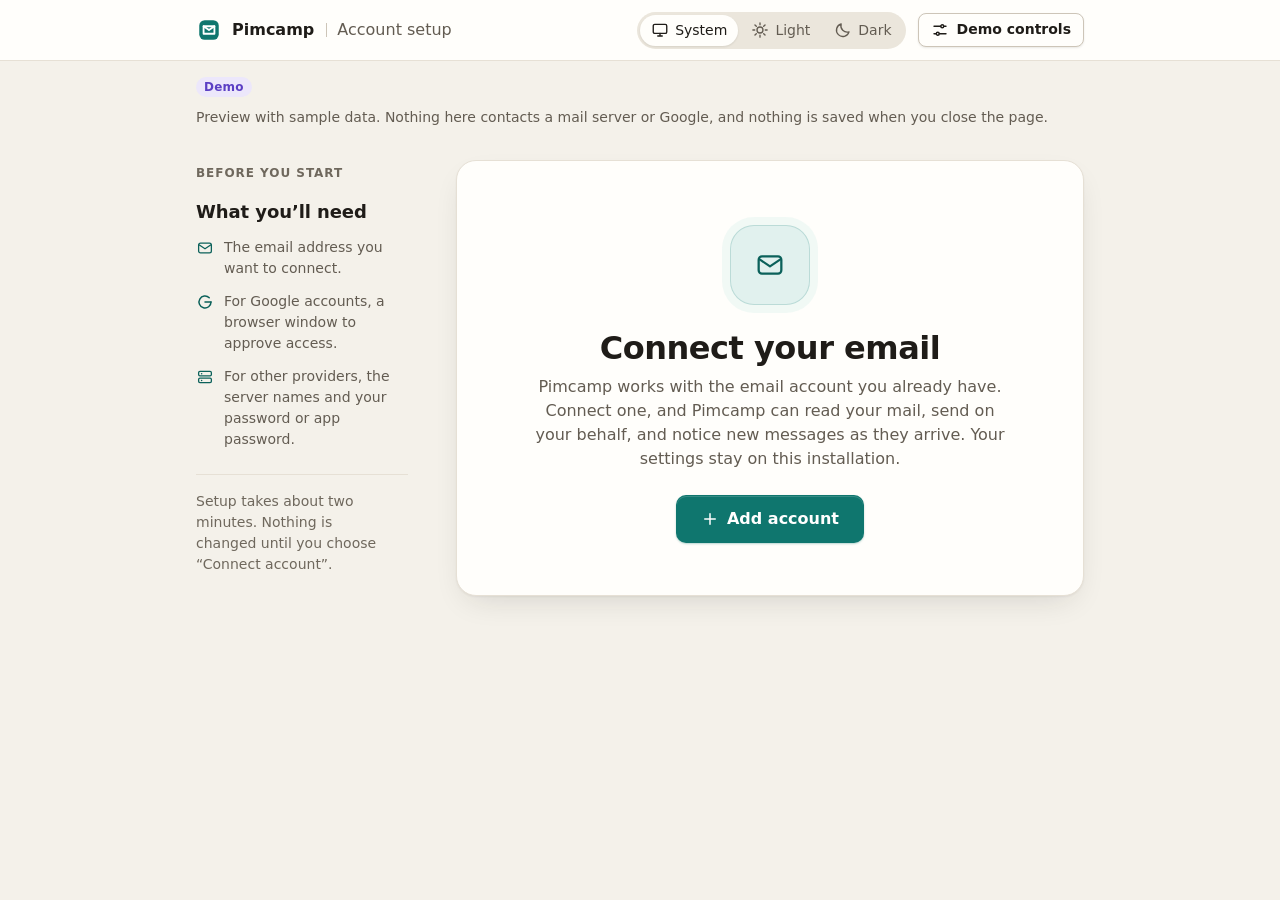
==== ui/onboarding/index.html @ 2760677b "feat: include generic account onboarding UI and setup service" ====
<!doctype html>
<html lang="en" data-theme="system">
<head>
  <meta charset="utf-8">
  <meta name="viewport" content="width=device-width, initial-scale=1">
  <meta name="color-scheme" content="light dark">
  <meta name="theme-color" media="(prefers-color-scheme: light)" content="#f4f1ea">
  <meta name="theme-color" media="(prefers-color-scheme: dark)" content="#151311">
  <meta name="description" content="Pimcamp account onboarding preview. Demo data only; no mail servers or Google services are contacted.">
  <title>Connect your email · Pimcamp (preview)</title>
  <link rel="stylesheet" href="styles.css">
  <script src="app.js" defer></script>
</head>
<body>
  <a class="skip-link" href="#main">Skip to content</a>

  <!-- Icon sprite. Every icon is used next to visible text; none carries meaning alone. -->
  <svg class="icon-sprite" width="0" height="0" aria-hidden="true" xmlns="http://www.w3.org/2000/svg">
    <symbol id="i-mark" viewBox="0 0 24 24"><rect x="3" y="3" width="18" height="18" rx="5" fill="currentColor"/><path class="brand__envelope" d="M7 8.5h10v7H7z" fill="none" stroke-width="1.7" stroke-linejoin="round"/><path class="brand__envelope" d="m7 8.5 5 3.6 5-3.6" fill="none" stroke-width="1.7" stroke-linecap="round" stroke-linejoin="round"/></symbol>
    <symbol id="i-mail" viewBox="0 0 24 24"><rect x="3.5" y="5.5" width="17" height="13" rx="2.5" fill="none" stroke="currentColor" stroke-width="1.7"/><path d="m4.5 8 7.5 5 7.5-5" fill="none" stroke="currentColor" stroke-width="1.7" stroke-linecap="round" stroke-linejoin="round"/></symbol>
    <symbol id="i-google" viewBox="0 0 24 24"><path d="M20 12a8 8 0 1 1-2.35-5.65" fill="none" stroke="currentColor" stroke-width="2" stroke-linecap="round"/><path d="M12 12h8" fill="none" stroke="currentColor" stroke-width="2" stroke-linecap="round"/></symbol>
    <symbol id="i-server" viewBox="0 0 24 24"><rect x="3.5" y="4.5" width="17" height="6" rx="1.8" fill="none" stroke="currentColor" stroke-width="1.7"/><rect x="3.5" y="13.5" width="17" height="6" rx="1.8" fill="none" stroke="currentColor" stroke-width="1.7"/><circle cx="7.5" cy="7.5" r="1" fill="currentColor"/><circle cx="7.5" cy="16.5" r="1" fill="currentColor"/></symbol>
    <symbol id="i-check" viewBox="0 0 24 24"><path d="m5 12.5 4.5 4.5L19 7.5" fill="none" stroke="currentColor" stroke-width="2.2" stroke-linecap="round" stroke-linejoin="round"/></symbol>
    <symbol id="i-x" viewBox="0 0 24 24"><path d="m6 6 12 12M18 6 6 18" fill="none" stroke="currentColor" stroke-width="2.2" stroke-linecap="round"/></symbol>
    <symbol id="i-minus" viewBox="0 0 24 24"><path d="M6 12h12" fill="none" stroke="currentColor" stroke-width="2.2" stroke-linecap="round"/></symbol>
    <symbol id="i-dot" viewBox="0 0 24 24"><circle cx="12" cy="12" r="3" fill="currentColor"/></symbol>
    <symbol id="i-alert" viewBox="0 0 24 24"><path d="M12 4 2.8 19.5h18.4z" fill="none" stroke="currentColor" stroke-width="1.7" stroke-linejoin="round"/><path d="M12 9.5v4.5" stroke="currentColor" stroke-width="1.9" stroke-linecap="round"/><circle cx="12" cy="16.8" r="1" fill="currentColor"/></symbol>
    <symbol id="i-info" viewBox="0 0 24 24"><circle cx="12" cy="12" r="8.5" fill="none" stroke="currentColor" stroke-width="1.7"/><path d="M12 11v5" stroke="currentColor" stroke-width="1.9" stroke-linecap="round"/><circle cx="12" cy="8" r="1" fill="currentColor"/></symbol>
    <symbol id="i-shield" viewBox="0 0 24 24"><path d="M12 3.5 5 6v5.5c0 4 3 7.5 7 9 4-1.5 7-5 7-9V6z" fill="none" stroke="currentColor" stroke-width="1.7" stroke-linejoin="round"/><path d="m9.2 12 2 2 3.8-4" fill="none" stroke="currentColor" stroke-width="1.8" stroke-linecap="round" stroke-linejoin="round"/></symbol>
    <symbol id="i-arrow-left" viewBox="0 0 24 24"><path d="M19 12H5m6-6-6 6 6 6" fill="none" stroke="currentColor" stroke-width="2" stroke-linecap="round" stroke-linejoin="round"/></symbol>
    <symbol id="i-arrow-right" viewBox="0 0 24 24"><path d="M5 12h14m-6-6 6 6-6 6" fill="none" stroke="currentColor" stroke-width="2" stroke-linecap="round" stroke-linejoin="round"/></symbol>
    <symbol id="i-eye" viewBox="0 0 24 24"><path d="M2.5 12S6 5.5 12 5.5 21.5 12 21.5 12 18 18.5 12 18.5 2.5 12 2.5 12z" fill="none" stroke="currentColor" stroke-width="1.7"/><circle cx="12" cy="12" r="3" fill="none" stroke="currentColor" stroke-width="1.7"/></symbol>
    <symbol id="i-eye-off" viewBox="0 0 24 24"><path d="M3 3l18 18M10 6a9.8 9.8 0 0 1 2-.5c6 0 9.5 6.5 9.5 6.5a17 17 0 0 1-3.2 3.9M6.6 6.6C3.9 8.5 2.5 12 2.5 12S6 18.5 12 18.5c1.6 0 3-.4 4.2-1" fill="none" stroke="currentColor" stroke-width="1.7" stroke-linecap="round"/><path d="M9.9 9.9a3 3 0 0 0 4.2 4.2" fill="none" stroke="currentColor" stroke-width="1.7" stroke-linecap="round"/></symbol>
    <symbol id="i-refresh" viewBox="0 0 24 24"><path d="M20 12a8 8 0 1 1-2.3-5.6M20 4v5h-5" fill="none" stroke="currentColor" stroke-width="2" stroke-linecap="round" stroke-linejoin="round"/></symbol>
    <symbol id="i-external" viewBox="0 0 24 24"><path d="M14 4h6v6M20 4l-9 9M18 13v5a2 2 0 0 1-2 2H6a2 2 0 0 1-2-2V8a2 2 0 0 1 2-2h5" fill="none" stroke="currentColor" stroke-width="1.8" stroke-linecap="round" stroke-linejoin="round"/></symbol>
    <symbol id="i-plus" viewBox="0 0 24 24"><path d="M12 5v14M5 12h14" fill="none" stroke="currentColor" stroke-width="2" stroke-linecap="round"/></symbol>
    <symbol id="i-sun" viewBox="0 0 24 24"><circle cx="12" cy="12" r="4" fill="none" stroke="currentColor" stroke-width="1.8"/><path d="M12 2.5v2.5M12 19v2.5M2.5 12H5m14 0h2.5M5.3 5.3l1.8 1.8m9.8 9.8 1.8 1.8M5.3 18.7l1.8-1.8m9.8-9.8 1.8-1.8" stroke="currentColor" stroke-width="1.8" stroke-linecap="round"/></symbol>
    <symbol id="i-moon" viewBox="0 0 24 24"><path d="M20 14.5A8.5 8.5 0 0 1 9.5 4a8.5 8.5 0 1 0 10.5 10.5z" fill="none" stroke="currentColor" stroke-width="1.8" stroke-linejoin="round"/></symbol>
    <symbol id="i-monitor" viewBox="0 0 24 24"><rect x="3" y="4.5" width="18" height="12" rx="2" fill="none" stroke="currentColor" stroke-width="1.8"/><path d="M9 20h6M12 16.5V20" stroke="currentColor" stroke-width="1.8" stroke-linecap="round"/></symbol>
    <symbol id="i-sliders" viewBox="0 0 24 24"><path d="M4 7h9m4 0h3M4 17h3m4 0h9" stroke="currentColor" stroke-width="1.8" stroke-linecap="round"/><circle cx="15" cy="7" r="2" fill="none" stroke="currentColor" stroke-width="1.8"/><circle cx="9" cy="17" r="2" fill="none" stroke="currentColor" stroke-width="1.8"/></symbol>
    <symbol id="i-lock" viewBox="0 0 24 24"><rect x="5" y="10.5" width="14" height="10" rx="2" fill="none" stroke="currentColor" stroke-width="1.8"/><path d="M8 10.5V8a4 4 0 0 1 8 0v2.5" fill="none" stroke="currentColor" stroke-width="1.8"/></symbol>
  </svg>

  <header class="topbar">
    <div class="topbar__inner">
      <a class="brand" href="#accounts" data-action="go-accounts">
        <svg class="icon icon--lg brand__mark" aria-hidden="true"><use href="#i-mark"/></svg>
        <span class="brand__name">Pimcamp</span>
        <span class="brand__sub">Account setup</span>
      </a>
      <div class="topbar__tools">
        <fieldset class="segmented" id="theme-picker">
          <legend class="visually-hidden">Theme</legend>
          <label class="segmented__item"><input type="radio" name="theme" value="system"><svg class="icon" aria-hidden="true"><use href="#i-monitor"/></svg><span>System</span></label>
          <label class="segmented__item"><input type="radio" name="theme" value="light"><svg class="icon" aria-hidden="true"><use href="#i-sun"/></svg><span>Light</span></label>
          <label class="segmented__item"><input type="radio" name="theme" value="dark"><svg class="icon" aria-hidden="true"><use href="#i-moon"/></svg><span>Dark</span></label>
        </fieldset>
        <button type="button" class="btn btn--secondary btn--small" data-action="toggle-demo" aria-expanded="false" aria-controls="demo-panel">
          <svg class="icon" aria-hidden="true"><use href="#i-sliders"/></svg>Demo controls
        </button>
      </div>
    </div>
  </header>

  <p class="demo-banner" role="note">
    <span class="tag tag--demo">Demo</span>
    <span>Preview with sample data. Nothing here contacts a mail server or Google, and nothing is saved when you close the page.</span>
  </p>

  <main id="main" class="shell">
    <aside class="rail" id="rail" aria-label="Setup progress"></aside>
    <section class="stage" id="stage"></section>
  </main>

  <!-- Screen-reader announcements. Status for progress, alert for failures. -->
  <div id="live-status" class="visually-hidden" aria-live="polite" aria-atomic="true"></div>
  <div id="live-alert" class="visually-hidden" role="alert" aria-atomic="true"></div>

  <!-- Demo controls: fixtures and simulated outcomes. Never part of the product UI. -->
  <aside id="demo-panel" class="demo-panel" hidden aria-labelledby="demo-title">
    <div class="demo-panel__head">
      <h2 id="demo-title" class="demo-panel__title"><span class="tag tag--demo">Demo</span> Fixtures and outcomes</h2>
      <button type="button" class="btn btn--ghost btn--icon" data-action="toggle-demo" aria-label="Close demo controls"><svg class="icon" aria-hidden="true"><use href="#i-x"/></svg></button>
    </div>
    <p class="demo-panel__note">These controls decide what the simulated service returns. They stand in for real results and are labeled as demo data everywhere they appear.</p>

    <div class="demo-group">
      <label class="field__label" for="demo-gallery">Jump to a state</label>
      <select id="demo-gallery" data-demo="gallery">
        <option value="">Choose a screen or state…</option>
        <optgroup label="Accounts">
          <option value="accounts-empty">Accounts · empty</option>
          <option value="accounts-list">Accounts · connected and needs-reconnect</option>
        </optgroup>
        <optgroup label="Setup">
          <option value="choose">Choose connection</option>
          <option value="details">Account details</option>
          <option value="details-errors">Account details · errors</option>
          <option value="imap">IMAP &amp; SMTP</option>
          <option value="imap-errors">IMAP &amp; SMTP · errors</option>
          <option value="imap-separate">IMAP &amp; SMTP · separate outgoing login</option>
        </optgroup>
        <optgroup label="Google">
          <option value="google-ready">Google · ready</option>
          <option value="google-progress">Google · consent in progress</option>
          <option value="google-cancelled">Google · cancelled</option>
          <option value="google-expired">Google · expired</option>
          <option value="google-missing">Google · no OAuth client configured</option>
          <option value="google-denied">Google · organization policy denied</option>
          <option value="google-authorized">Google · authorized, matching account</option>
          <option value="google-mismatch">Google · authorized, different account</option>
        </optgroup>
        <optgroup label="Review and connect">
          <option value="review-imap">Review · IMAP</option>
          <option value="review-google-remote">Review · Google on a remote installation</option>
          <option value="connect-checking">Connect · checking</option>
          <option value="connect-incoming-failed">Connect · incoming sign-in failed</option>
          <option value="connect-save-failed">Connect · save failed</option>
          <option value="connect-observe-unavailable">Connect · watching unavailable</option>
          <option value="connect-cancelled">Connect · cancelled</option>
        </optgroup>
        <optgroup label="Done">
          <option value="done">Account connected</option>
          <option value="done-partial">Account connected · partial</option>
        </optgroup>
      </select>
    </div>

    <fieldset class="demo-group">
      <legend>Accounts fixture</legend>
      <label class="field__label" for="demo-accounts">Existing accounts</label>
      <select id="demo-accounts" data-demo="accountsScenario">
        <option value="empty">None (empty state)</option>
        <option value="connected">One connected account</option>
        <option value="reconnect">One account needing reconnect</option>
        <option value="both">Both</option>
      </select>
    </fieldset>

    <fieldset class="demo-group">
      <legend>Installation</legend>
      <label class="field__label" for="demo-host">Installation host <span class="field__hint">Leave empty for “this computer”</span></label>
      <input id="demo-host" type="text" data-demo="installation.host" placeholder="e.g. demo-host.example" autocomplete="off" spellcheck="false">
      <label class="check"><input type="checkbox" data-demo="installation.remote"><span>Remote installation (show host on review)</span></label>
      <label class="check"><input type="checkbox" data-demo="oauthClientConfigured"><span>Google OAuth client is configured</span></label>
    </fieldset>

    <fieldset class="demo-group">
      <legend>Simulated outcomes</legend>
      <label class="field__label" for="demo-google">Google authorization returns</label>
      <select id="demo-google" data-demo="googleOutcome">
        <option value="authorized">Authorized, same address as entered</option>
        <option value="authorized-different">Authorized, a different address</option>
        <option value="cancelled">Cancelled at Google</option>
        <option value="expired">Expired before completion</option>
        <option value="denied-policy">Denied by organization policy</option>
      </select>
      <label class="field__label" for="demo-incoming">Incoming sign-in</label>
      <select id="demo-incoming" data-demo="outcomes.incoming"><option value="pass">Passes</option><option value="fail">Fails (rejected credentials)</option><option value="unreachable">Fails (server unreachable)</option></select>
      <label class="field__label" for="demo-outgoing">Outgoing sign-in</label>
      <select id="demo-outgoing" data-demo="outcomes.outgoing"><option value="pass">Passes</option><option value="fail">Fails (rejected credentials)</option></select>
      <label class="field__label" for="demo-save">Saving configuration</label>
      <select id="demo-save" data-demo="outcomes.save"><option value="pass">Passes</option><option value="fail">Fails</option></select>
      <label class="field__label" for="demo-observe">Mail watching</label>
      <select id="demo-observe" data-demo="outcomes.observe"><option value="pass">Ready</option><option value="unavailable">Unavailable (adapter not installed)</option><option value="fail">Fails to start</option></select>
      <label class="field__label" for="demo-latency">Simulated delay <span class="field__hint">milliseconds per operation</span></label>
      <input id="demo-latency" type="text" inputmode="numeric" data-demo="latency">
    </fieldset>

    <div class="demo-panel__foot">
      <button type="button" class="btn btn--secondary btn--small" data-action="demo-reset">Reset demo</button>
    </div>
  </aside>

  <!-- ===================== Templates ===================== -->

  <template id="tpl-rail-steps">
    <div class="rail__inner">
      <p class="rail__eyebrow" data-slot="eyebrow">Add account</p>
      <ol class="steps" data-slot="steps"></ol>
      <p class="rail__account" data-slot="account" hidden></p>
    </div>
  </template>

  <template id="tpl-rail-intro">
    <div class="rail__inner">
      <p class="rail__eyebrow">Before you start</p>
      <h2 class="rail__heading">What you’ll need</h2>
      <ul class="rail__list">
        <li><svg class="icon" aria-hidden="true"><use href="#i-mail"/></svg><span>The email address you want to connect.</span></li>
        <li><svg class="icon" aria-hidden="true"><use href="#i-google"/></svg><span>For Google accounts, a browser window to approve access.</span></li>
        <li><svg class="icon" aria-hidden="true"><use href="#i-server"/></svg><span>For other providers, the server names and your password or app password.</span></li>
      </ul>
      <p class="rail__foot">Setup takes about two minutes. Nothing is changed until you choose “Connect account”.</p>
    </div>
  </template>

  <template id="tpl-accounts">
    <div class="screen" data-screen="accounts">
      <div class="empty" data-slot="empty">
        <div class="empty__art" aria-hidden="true"><svg class="icon icon--xl"><use href="#i-mail"/></svg></div>
        <h1 class="screen__title" tabindex="-1">Connect your email</h1>
        <p class="lede">Pimcamp works with the email account you already have. Connect one, and Pimcamp can read your mail, send on your behalf, and notice new messages as they arrive. Your settings stay on this installation.</p>
        <div class="actions actions--center">
          <button type="button" class="btn btn--primary btn--large" data-action="add-account"><svg class="icon" aria-hidden="true"><use href="#i-plus"/></svg>Add account</button>
        </div>
      </div>
      <div data-slot="list" hidden>
        <header class="screen__header">
          <div>
            <h1 class="screen__title" tabindex="-1">Accounts</h1>
            <p class="screen__lede">Each account is checked and reconnected on its own. Adding an account never replaces one that already exists.</p>
          </div>
          <button type="button" class="btn btn--primary" data-action="add-account"><svg class="icon" aria-hidden="true"><use href="#i-plus"/></svg>Add account</button>
        </header>
        <ul class="account-list" data-slot="accounts"></ul>
      </div>
    </div>
  </template>

  <template id="tpl-account-row">
    <li class="account">
      <div class="account__avatar" aria-hidden="true" data-slot="initial"></div>
      <div class="account__body">
        <p class="account__address"><span data-slot="address"></span> <span class="tag" data-slot="tag" hidden></span></p>
        <p class="account__meta"><span data-slot="name"></span><span class="status" data-slot="status"></span></p>
        <p class="account__note" data-slot="note" hidden></p>
      </div>
      <div class="account__actions">
        <button type="button" class="btn btn--secondary btn--small" data-action="check-account"><svg class="icon" aria-hidden="true"><use href="#i-refresh"/></svg>Check connection</button>
        <button type="button" class="btn btn--ghost btn--small" data-action="reconnect-account">Reconnect</button>
      </div>
    </li>
  </template>

  <template id="tpl-choose">
    <div class="screen" data-screen="choose">
      <h1 class="screen__title" tabindex="-1">How do you sign in to this account?</h1>
      <p class="screen__lede">Pick the option that matches your provider. You can change this later.</p>
      <div class="choices" role="group" aria-label="Connection type">
        <button type="button" class="choice" data-action="choose-method" data-method="google">
          <span class="choice__icon"><svg class="icon icon--lg" aria-hidden="true"><use href="#i-google"/></svg></span>
          <span class="choice__body">
            <span class="choice__title">Google / Gmail</span>
            <span class="choice__desc">For @gmail.com addresses and Google Workspace accounts, including custom domains hosted on Google. You approve access on Google’s site.</span>
          </span>
          <svg class="icon choice__arrow" aria-hidden="true"><use href="#i-arrow-right"/></svg>
        </button>
        <button type="button" class="choice" data-action="choose-method" data-method="imap">
          <span class="choice__icon"><svg class="icon icon--lg" aria-hidden="true"><use href="#i-server"/></svg></span>
          <span class="choice__body">
            <span class="choice__title">IMAP &amp; SMTP</span>
            <span class="choice__desc">For most other providers and self-hosted mail. You enter server details and a password. Namecheap Private Email is available as a preset.</span>
          </span>
          <svg class="icon choice__arrow" aria-hidden="true"><use href="#i-arrow-right"/></svg>
        </button>
      </div>
      <p class="help"><svg class="icon" aria-hidden="true"><use href="#i-info"/></svg><span>Not sure? If you sign in to your mail through a Google page, choose Google. Otherwise choose IMAP &amp; SMTP.</span></p>
      <div class="actions">
        <button type="button" class="btn btn--ghost" data-action="back"><svg class="icon" aria-hidden="true"><use href="#i-arrow-left"/></svg>Back</button>
      </div>
    </div>
  </template>

  <template id="tpl-details">
    <form class="screen" data-screen="details" novalidate>
      <h1 class="screen__title" tabindex="-1">Account details</h1>
      <p class="screen__lede">Enter the account you want to connect. Pimcamp doesn’t guess it from this computer or from who is signed in.</p>
      <div class="field">
        <label class="field__label" for="f-email">Email address</label>
        <p class="field__hint" id="f-email-hint">The address people send mail to, for example alex@example.com.</p>
        <input id="f-email" name="email" type="email" autocomplete="email" autocapitalize="off" spellcheck="false" inputmode="email" aria-describedby="f-email-hint" required>
        <p class="field__error" id="f-email-error" hidden></p>
      </div>
      <div class="field">
        <label class="field__label" for="f-name">Account name <span class="field__optional">optional</span></label>
        <p class="field__hint" id="f-name-hint">Only used to label this account in Pimcamp. Anything goes, including @ and dots.</p>
        <input id="f-name" name="name" type="text" autocomplete="off" maxlength="80" aria-describedby="f-name-hint">
        <p class="field__error" id="f-name-error" hidden></p>
      </div>
      <div class="actions">
        <button type="button" class="btn btn--ghost" data-action="back"><svg class="icon" aria-hidden="true"><use href="#i-arrow-left"/></svg>Back</button>
        <button type="submit" class="btn btn--primary">Continue</button>
      </div>
    </form>
  </template>

  <template id="tpl-imap">
    <form class="screen" data-screen="imap" novalidate>
      <h1 class="screen__title" tabindex="-1">Mail server settings</h1>
      <p class="screen__lede">Your provider’s help pages usually list these under “IMAP settings”. Presets only fill in values; everything stays editable.</p>

      <div class="field field--preset">
        <label class="field__label" for="f-preset">Start from a preset <span class="field__optional">optional</span></label>
        <div class="field__row">
          <select id="f-preset" name="preset">
            <option value="">Choose a preset…</option>
            <option value="domain">Guess from my address (imap.&lt;domain&gt; / smtp.&lt;domain&gt;)</option>
            <option value="namecheap">Namecheap Private Email</option>
          </select>
          <button type="button" class="btn btn--secondary" data-action="apply-preset">Fill in</button>
        </div>
        <p class="field__hint" id="f-preset-note" data-slot="preset-note" hidden></p>
      </div>

      <fieldset class="group">
        <legend class="group__legend"><span class="group__icon"><svg class="icon" aria-hidden="true"><use href="#i-mail"/></svg></span>Incoming mail (IMAP)</legend>
        <p class="group__desc">Where Pimcamp reads your mail.</p>
        <div class="field">
          <label class="field__label" for="f-in-host">Incoming server</label>
          <p class="field__hint" id="f-in-host-hint">For example imap.example.com.</p>
          <input id="f-in-host" name="in-host" type="text" autocomplete="off" autocapitalize="off" spellcheck="false" aria-describedby="f-in-host-hint">
          <p class="field__error" id="f-in-host-error" hidden></p>
        </div>
        <div class="field-grid">
          <div class="field">
            <label class="field__label" for="f-in-port">Port</label>
            <input id="f-in-port" name="in-port" type="text" inputmode="numeric" autocomplete="off" size="6">
            <p class="field__error" id="f-in-port-error" hidden></p>
          </div>
          <div class="field">
            <label class="field__label" for="f-in-security">Connection security</label>
            <select id="f-in-security" name="in-security">
              <option value="tls">TLS (usually port 993)</option>
              <option value="starttls">STARTTLS (usually port 143)</option>
            </select>
          </div>
        </div>
        <div class="field">
          <label class="field__label" for="f-in-user">Username</label>
          <p class="field__hint" id="f-in-user-hint">Often your full email address. Edit it if your provider uses something else.</p>
          <input id="f-in-user" name="in-username" type="text" autocomplete="username" autocapitalize="off" spellcheck="false" aria-describedby="f-in-user-hint">
          <p class="field__error" id="f-in-user-error" hidden></p>
        </div>
        <div class="field">
          <label class="field__label" for="f-in-pass">Password</label>
          <div class="field__row field__row--password">
            <input id="f-in-pass" name="in-password" type="password" autocomplete="current-password" aria-describedby="f-in-pass-hint">
            <button type="button" class="btn btn--ghost btn--icon" data-action="toggle-password" data-target="f-in-pass" aria-pressed="false" aria-label="Show password"><svg class="icon" aria-hidden="true"><use href="#i-eye"/></svg></button>
          </div>
          <p class="field__hint" id="f-in-pass-hint">If your account uses two-step verification, your provider may require an app password created in its security settings instead of your normal password.</p>
          <p class="field__error" id="f-in-pass-error" hidden></p>
        </div>
      </fieldset>

      <fieldset class="group">
        <legend class="group__legend"><span class="group__icon"><svg class="icon" aria-hidden="true"><use href="#i-arrow-right"/></svg></span>Outgoing mail (SMTP)</legend>
        <p class="group__desc">Where Pimcamp sends from. It only sends when you ask it to.</p>
        <div class="field">
          <label class="field__label" for="f-out-host">Outgoing server</label>
          <p class="field__hint" id="f-out-host-hint">For example smtp.example.com.</p>
          <input id="f-out-host" name="out-host" type="text" autocomplete="off" autocapitalize="off" spellcheck="false" aria-describedby="f-out-host-hint">
          <p class="field__error" id="f-out-host-error" hidden></p>
        </div>
        <div class="field-grid">
          <div class="field">
            <label class="field__label" for="f-out-port">Port</label>
            <input id="f-out-port" name="out-port" type="text" inputmode="numeric" autocomplete="off" size="6">
            <p class="field__error" id="f-out-port-error" hidden></p>
          </div>
          <div class="field">
            <label class="field__label" for="f-out-security">Connection security</label>
            <select id="f-out-security" name="out-security">
              <option value="tls">TLS (usually port 465)</option>
              <option value="starttls">STARTTLS (usually port 587)</option>
            </select>
          </div>
        </div>
        <label class="check"><input id="f-same-login" name="same-login" type="checkbox" checked><span>Use the same login for outgoing mail</span></label>
        <div class="subgroup" data-slot="outgoing-login" hidden>
          <div class="field">
            <label class="field__label" for="f-out-user">Outgoing username</label>
            <input id="f-out-user" name="out-username" type="text" autocomplete="username" autocapitalize="off" spellcheck="false">
            <p class="field__error" id="f-out-user-error" hidden></p>
          </div>
          <div class="field">
            <label class="field__label" for="f-out-pass">Outgoing password</label>
            <div class="field__row field__row--password">
              <input id="f-out-pass" name="out-password" type="password" autocomplete="current-password">
              <button type="button" class="btn btn--ghost btn--icon" data-action="toggle-password" data-target="f-out-pass" aria-pressed="false" aria-label="Show outgoing password"><svg class="icon" aria-hidden="true"><use href="#i-eye"/></svg></button>
            </div>
            <p class="field__error" id="f-out-pass-error" hidden></p>
          </div>
        </div>
      </fieldset>

      <div class="actions">
        <button type="button" class="btn btn--ghost" data-action="back"><svg class="icon" aria-hidden="true"><use href="#i-arrow-left"/></svg>Back</button>
        <button type="submit" class="btn btn--primary">Continue</button>
      </div>
    </form>
  </template>

  <template id="tpl-google">
    <div class="screen" data-screen="google">
      <h1 class="screen__title" tabindex="-1">Sign in with Google</h1>
      <p class="screen__lede">You approve access on Google’s site, in your browser. Pimcamp never sees or stores your Google password; it keeps only the permission Google grants, and renews it automatically.</p>

      <div class="panel" data-slot="state"></div>

      <div class="actions">
        <button type="button" class="btn btn--ghost" data-action="back"><svg class="icon" aria-hidden="true"><use href="#i-arrow-left"/></svg>Back</button>
        <span class="actions__spacer"></span>
        <span data-slot="primary-actions" class="actions__group"></span>
      </div>

      <section class="admin" data-slot="admin" hidden aria-labelledby="admin-title">
        <h2 id="admin-title" class="admin__title"><svg class="icon" aria-hidden="true"><use href="#i-lock"/></svg>Administrator setup</h2>
        <p>This part is done once per installation, by whoever administers it. It is not part of adding a mailbox.</p>
        <ol class="admin__steps">
          <li>Configure a Google OAuth application with the Desktop app client type and enable Gmail access.</li>
          <li>Use the setup service’s exact loopback callback address: <code data-slot="callback">…</code></li>
          <li>Request the Gmail mail scope (read, send, and modify) so that Pimcamp can read, send, and watch for mail.</li>
          <li>Install the client settings through the supported configuration flow. Some client types do not require a client secret.</li>
        </ol>
        <p class="field__hint">For a remote installation, forward the same loopback port over SSH. Keep the setup window and Google callback on that one address.</p>
      </section>
    </div>
  </template>

  <template id="tpl-review">
    <div class="screen" data-screen="review">
      <h1 class="screen__title" tabindex="-1">Review and connect</h1>
      <p class="screen__lede">Pimcamp will sign in to check these settings and save them. No mail is sent during setup.</p>
      <dl class="summary" data-slot="summary"></dl>
      <p class="help"><svg class="icon" aria-hidden="true"><use href="#i-shield"/></svg><span>Passwords and Google permissions are stored in the installation’s protected credential storage and are never shown here.</span></p>
      <div class="actions">
        <button type="button" class="btn btn--ghost" data-action="back"><svg class="icon" aria-hidden="true"><use href="#i-arrow-left"/></svg>Back</button>
        <button type="button" class="btn btn--primary" data-action="connect">Connect account</button>
      </div>
    </div>
  </template>

  <template id="tpl-summary-row">
    <div class="summary__row">
      <dt data-slot="term"></dt>
      <dd data-slot="value"></dd>
    </div>
  </template>

  <template id="tpl-connect">
    <div class="screen" data-screen="connect">
      <h1 class="screen__title" tabindex="-1" data-slot="title">Connecting…</h1>
      <p class="screen__lede" data-slot="lede"></p>
      <p class="notice notice--demo" data-slot="demo-notice"><span class="tag tag--demo">Demo</span><span>These results are simulated. No server was contacted.</span></p>
      <ol class="checks" data-slot="checks" aria-label="Connection steps"></ol>
      <div class="notice" data-slot="notice" hidden></div>
      <div class="actions" data-slot="actions"></div>
    </div>
  </template>

  <template id="tpl-check-row">
    <li class="check-row" data-state="waiting">
      <span class="check-row__icon" aria-hidden="true">
        <svg class="icon icon--waiting"><use href="#i-dot"/></svg>
        <span class="spinner icon--checking"></span>
        <svg class="icon icon--passed"><use href="#i-check"/></svg>
        <svg class="icon icon--failed"><use href="#i-x"/></svg>
        <svg class="icon icon--unavailable"><use href="#i-minus"/></svg>
      </span>
      <div class="check-row__body">
        <p class="check-row__label"><span data-slot="label"></span> <span class="status" data-slot="state"></span></p>
        <p class="check-row__message" data-slot="message"></p>
        <div class="check-row__actions" data-slot="actions" hidden></div>
      </div>
    </li>
  </template>

  <template id="tpl-done">
    <div class="screen" data-screen="done">
      <div class="done__art" aria-hidden="true" data-slot="art"><svg class="icon icon--xl"><use href="#i-check"/></svg></div>
      <h1 class="screen__title" tabindex="-1" data-slot="title">Account connected</h1>
      <p class="screen__lede" data-slot="lede"></p>
      <ul class="caps" data-slot="caps" aria-label="What this account can do"></ul>
      <div class="notice notice--warning" data-slot="remaining" hidden></div>
      <div class="actions">
        <button type="button" class="btn btn--secondary" data-action="go-accounts">Back to accounts</button>
        <button type="button" class="btn btn--primary" data-action="add-account"><svg class="icon" aria-hidden="true"><use href="#i-plus"/></svg>Add another account</button>
      </div>
    </div>
  </template>

  <template id="tpl-cap-row">
    <li class="cap" data-state="ready">
      <span class="cap__icon" aria-hidden="true"><svg class="icon icon--passed"><use href="#i-check"/></svg><svg class="icon icon--unavailable"><use href="#i-minus"/></svg></span>
      <span class="cap__body"><span class="cap__label" data-slot="label"></span><span class="status" data-slot="state"></span><span class="cap__desc" data-slot="desc"></span></span>
    </li>
  </template>

  <template id="tpl-loading">
    <div class="screen screen--loading" role="status">
      <span class="spinner spinner--lg" aria-hidden="true"></span>
      <p class="loading__text" data-slot="text">Loading…</p>
    </div>
  </template>
</body>
</html>
---- ui/onboarding/styles.css ----
/* ==========================================================================
   Pimcamp account onboarding — stylesheet
   No frameworks, no remote assets. System fonts only.

   Structure
     1. Tokens (colors via light-dark(); html[data-theme] picks the scheme)
     2. Base and utilities
     3. Top bar and demo banner
     4. Shell: progress rail + stage sheet
     5. Screen scaffolding, buttons, fields
     6. Components: choices, accounts, panel, summary, checks, capabilities
     7. Demo side sheet
     8. Reduced motion, forced colors, print
   ========================================================================== */

/* ---------- 1. Tokens ---------- */
:root {
  color-scheme: light dark;

  --font-sans: ui-sans-serif, system-ui, -apple-system, "Segoe UI", Roboto, "Inter", "Noto Sans", "Liberation Sans", Arial, sans-serif;
  --font-mono: ui-monospace, "SF Mono", Menlo, Consolas, "Liberation Mono", "DejaVu Sans Mono", monospace;

  --text-xs: 0.75rem;    /* 12px */
  --text-sm: 0.875rem;   /* 14px */
  --text-md: 1rem;       /* 16px */
  --text-lg: 1.125rem;   /* 18px */
  --text-xl: 1.375rem;   /* 22px */
  --text-2xl: 1.75rem;   /* 28px */
  --text-3xl: 2rem;      /* 32px */

  --space-1: 4px;
  --space-2: 8px;
  --space-3: 12px;
  --space-4: 16px;
  --space-5: 24px;
  --space-6: 32px;
  --space-7: 48px;
  --space-8: 64px;

  --radius-xs: 6px;
  --radius-s: 8px;
  --radius-m: 10px;
  --radius-l: 14px;
  --radius-xl: 20px;
  --radius-pill: 999px;

  --content-max: 920px;
  --rail-w: 212px;
  --stage-w: 640px;     /* sheet width; inner form is 560px at desktop padding */
  --stage-pad: 40px;
  --control-h: 42px;

  --dur: 160ms;
  --ease: cubic-bezier(0.2, 0.7, 0.2, 1);

  /* Surfaces: warm neutrals. The page is a soft paper tone; sheets are near white. */
  --bg:            light-dark(#f4f1ea, #151311);
  --bg-sunken:     light-dark(#ebe6dc, #100f0d);
  --surface:       light-dark(#fffefb, #1f1c19);
  --surface-2:     light-dark(#f8f5ef, #26221e);
  --surface-hover: light-dark(#f2ede4, #2d2823);

  /* Text */
  --text:          light-dark(#1f1c18, #ede8df);
  --text-muted:    light-dark(#635c52, #aaa295);
  --text-faint:    light-dark(#6f685d, #8f877b);

  /* Lines */
  --border:        light-dark(#e6e0d5, #332e28);
  --border-strong: light-dark(#cdc5b8, #4a443b);

  /* Accent: one hue for actions, focus, and the current step */
  --accent:        light-dark(#0f766e, #22a69a);
  --accent-hover:  light-dark(#0b5f59, #2bb8aa);
  --accent-text:   light-dark(#0b615a, #7fdcd0);
  --accent-soft:   light-dark(#e1f1ee, #14302d);
  --on-accent:     light-dark(#ffffff, #06201d);
  --focus:         light-dark(#0f766e, #7fdcd0);

  /* Semantic status: always paired with text or an icon */
  --success:       light-dark(#1b6d3d, #5fcb8a);
  --success-soft:  light-dark(#e2f3e8, #14301f);
  --danger:        light-dark(#b3261e, #f4948c);
  --danger-soft:   light-dark(#fbe9e7, #3a1f1c);
  --warning:       light-dark(#8f5406, #e9ae52);
  --warning-soft:  light-dark(#fbf0da, #392b14);
  --neutral:       light-dark(#5b6270, #9aa2ae);
  --neutral-soft:  light-dark(#eceef1, #2a2d33);

  /* Demo marker: deliberately outside the product palette */
  --demo:          light-dark(#5b3fc4, #bfaef7);
  --demo-soft:     light-dark(#ece7fb, #29223f);

  --shadow-1: 0 1px 2px light-dark(rgb(31 28 24 / 0.06), rgb(0 0 0 / 0.45)),
              0 1px 3px light-dark(rgb(31 28 24 / 0.04), rgb(0 0 0 / 0.3));
  --shadow-2: 0 1px 2px light-dark(rgb(31 28 24 / 0.05), rgb(0 0 0 / 0.4)),
              0 12px 32px -12px light-dark(rgb(31 28 24 / 0.16), rgb(0 0 0 / 0.6));
  --shadow-3: 0 24px 60px -20px light-dark(rgb(31 28 24 / 0.28), rgb(0 0 0 / 0.75));
  --ring:     0 0 0 3px light-dark(rgb(15 118 110 / 0.18), rgb(34 166 154 / 0.28));
}

html[data-theme="light"] { color-scheme: light; }
html[data-theme="dark"]  { color-scheme: dark; }

/* ---------- 2. Base ---------- */
*, *::before, *::after { box-sizing: border-box; }

html { font-size: 100%; -webkit-text-size-adjust: 100%; }

body {
  margin: 0;
  min-width: 320px;
  min-height: 100vh;
  font-family: var(--font-sans);
  font-size: var(--text-md);
  line-height: 1.5;
  color: var(--text);
  background: var(--bg);
  -webkit-font-smoothing: antialiased;
  text-rendering: optimizeLegibility;
}

[hidden] { display: none !important; }
.icon-sprite { position: absolute; width: 0; height: 0; overflow: hidden; }
h1, h2, h3, p, ul, ol, dl, fieldset { margin: 0; }
ul, ol { padding: 0; list-style: none; }
fieldset { border: 0; padding: 0; min-width: 0; }
legend { padding: 0; }
button, input, select, textarea { font: inherit; color: inherit; }
code { font-family: var(--font-mono); font-size: 0.92em; }
a { color: var(--accent-text); }
p { text-wrap: pretty; }
h1, h2 { text-wrap: balance; }

.visually-hidden {
  position: absolute !important;
  width: 1px; height: 1px;
  padding: 0; margin: -1px;
  overflow: hidden; clip: rect(0 0 0 0);
  white-space: nowrap; border: 0;
}

:focus-visible {
  outline: 2px solid var(--focus);
  outline-offset: 2px;
}

.skip-link {
  position: absolute; left: var(--space-3); top: -100px;
  padding: var(--space-2) var(--space-3);
  background: var(--surface); border: 1px solid var(--border-strong);
  border-radius: var(--radius-s); z-index: 100; box-shadow: var(--shadow-2);
}
.skip-link:focus { top: var(--space-3); }

.icon { width: 18px; height: 18px; flex: none; vertical-align: -3px; }
.icon--lg { width: 24px; height: 24px; }
.icon--xl { width: 32px; height: 32px; }

/* ---------- 3. Top bar ---------- */
.topbar {
  background: var(--surface);
  border-bottom: 1px solid var(--border);
}
.topbar__inner {
  max-width: var(--content-max);
  margin: 0 auto;
  min-height: 60px;
  padding: var(--space-2) var(--space-4);
  display: flex; align-items: center; justify-content: space-between; gap: var(--space-3);
  flex-wrap: wrap;
}
.brand {
  display: inline-flex; align-items: center; gap: 10px;
  color: var(--text); text-decoration: none; font-weight: 600;
  border-radius: var(--radius-s);
}
.brand__mark { color: var(--accent); width: 26px; height: 26px; }
.brand__envelope { stroke: var(--on-accent); }
.brand__sub { color: var(--text-muted); font-weight: 450; }
.brand__sub::before { content: ""; display: inline-block; width: 1px; height: 14px; background: var(--border-strong); margin: 0 10px 0 2px; vertical-align: -2px; }
.topbar__tools { display: flex; align-items: center; gap: var(--space-3); flex-wrap: wrap; }

/* Segmented control (theme) */
.segmented {
  display: inline-flex; padding: 3px; gap: 2px;
  background: var(--bg-sunken); border-radius: var(--radius-pill);
}
.segmented__item {
  position: relative; display: inline-flex; align-items: center; gap: 6px;
  padding: 5px 11px; border-radius: var(--radius-pill);
  font-size: var(--text-sm); color: var(--text-muted); cursor: pointer;
  transition: color var(--dur) var(--ease), background-color var(--dur) var(--ease);
}
.segmented__item:hover { color: var(--text); }
.segmented__item input { position: absolute; inset: 0; opacity: 0; margin: 0; cursor: pointer; }
.segmented__item:has(input:checked) { background: var(--surface); color: var(--text); box-shadow: var(--shadow-1); }
.segmented__item:has(input:focus-visible) { outline: 2px solid var(--focus); outline-offset: 1px; }
@media (max-width: 480px) {
  .segmented__item span { position: absolute; width: 1px; height: 1px; overflow: hidden; clip: rect(0 0 0 0); }
  .segmented__item { padding: 6px 9px; }
}

/* Demo banner: always visible in the preview, hidden by the live page */
.demo-banner {
  max-width: var(--content-max); margin: var(--space-4) auto 0;
  padding: 0 var(--space-4);
  font-size: var(--text-sm); color: var(--text-muted);
  display: flex; gap: 10px; align-items: baseline; flex-wrap: wrap;
}
.demo-banner .tag { flex: none; align-self: center; }

/* ---------- 4. Shell ---------- */
.shell {
  max-width: var(--content-max);
  margin: 0 auto;
  padding: var(--space-6) var(--space-4) var(--space-8);
  display: grid;
  grid-template-columns: var(--rail-w) minmax(0, var(--stage-w));
  column-gap: var(--space-7);
  align-items: start;
}

/* The stage is one elevated sheet. Sections inside it use hairlines, not nested cards. */
.stage {
  min-width: 0;
  background: var(--surface);
  border: 1px solid var(--border);
  border-radius: var(--radius-xl);
  box-shadow: var(--shadow-2);
  padding: var(--stage-pad);
}

@media (max-width: 860px) {
  .shell {
    grid-template-columns: minmax(0, var(--stage-w)); justify-content: center;
    row-gap: var(--space-5); padding-top: var(--space-5);
  }
}
@media (max-width: 600px) {
  :root { --stage-pad: 20px; }
  .shell { padding: var(--space-4) var(--space-3) var(--space-7); row-gap: var(--space-4); }
  .stage { border-radius: var(--radius-l); }
}
@media (max-width: 360px) {
  :root { --stage-pad: 16px; }
}

/* ---------- Progress rail ---------- */
.rail { position: sticky; top: var(--space-6); padding-top: var(--space-1); }
.rail__eyebrow {
  font-size: var(--text-xs); letter-spacing: 0.08em; text-transform: uppercase;
  color: var(--text-faint); font-weight: 600; margin-bottom: var(--space-4);
}
.rail__heading { font-size: var(--text-lg); font-weight: 600; margin-bottom: var(--space-3); letter-spacing: -0.005em; }
.rail__list { display: grid; gap: var(--space-3); font-size: var(--text-sm); color: var(--text-muted); }
.rail__list li { display: flex; gap: 10px; align-items: flex-start; }
.rail__list .icon { color: var(--accent-text); margin-top: 2px; }
.rail__foot { margin-top: var(--space-5); padding-top: var(--space-4); border-top: 1px solid var(--border); font-size: var(--text-sm); color: var(--text-faint); }
.rail__account {
  margin-top: var(--space-5); padding-top: var(--space-4); border-top: 1px solid var(--border);
  font-size: var(--text-sm); color: var(--text-muted); overflow-wrap: anywhere;
}

.steps { display: grid; gap: 0; }
.step {
  display: grid; grid-template-columns: 28px 1fr; column-gap: var(--space-3); align-items: center;
  padding: 5px 0; font-size: var(--text-sm); color: var(--text-muted);
  position: relative;
}
.step__marker {
  width: 28px; height: 28px; border-radius: 50%;
  display: inline-flex; align-items: center; justify-content: center;
  font-size: var(--text-xs); font-weight: 600; font-variant-numeric: tabular-nums;
  border: 1.5px solid var(--border-strong); color: var(--text-muted); background: var(--surface);
  transition: background-color var(--dur) var(--ease), border-color var(--dur) var(--ease), color var(--dur) var(--ease);
}
.step__marker .icon { width: 14px; height: 14px; }
.step[data-state="done"] .step__marker { background: var(--accent-soft); border-color: transparent; color: var(--accent-text); }
.step[data-state="current"] { color: var(--text); font-weight: 600; }
.step[data-state="current"] .step__marker { background: var(--accent); border-color: var(--accent); color: var(--on-accent); box-shadow: var(--ring); }
.step + .step::before {
  content: ""; position: absolute; left: 13.5px; top: -5px; height: 10px; width: 1px; background: var(--border-strong);
}
.step[data-state="done"] + .step::before { background: var(--accent); opacity: 0.5; }

/* Narrow: the rail becomes a slim progress strip above the sheet. */
@media (max-width: 860px) {
  .rail { position: static; padding-top: 0; }
  .rail__eyebrow { margin-bottom: var(--space-2); }
  .rail__account { display: none; }
  .steps { display: flex; gap: 6px; position: relative; }
  .step { flex: 1 1 0; min-width: 0; display: grid; gap: 8px; padding: 0; position: static; }
  .step__marker {
    display: block; width: 100%; height: 4px; border-radius: var(--radius-pill);
    border: 0; background: var(--border-strong); color: transparent; font-size: 0; box-shadow: none;
  }
  .step__marker .icon { display: none; }
  .step[data-state="done"] .step__marker { background: color-mix(in srgb, var(--accent) 55%, var(--border-strong)); }
  .step[data-state="current"] .step__marker { background: var(--accent); }
  .step + .step::before { display: none; }
  .step__label { font-size: var(--text-xs); white-space: nowrap; overflow: hidden; text-overflow: ellipsis; }
  /* The intro rail (accounts screen) stays compact on narrow screens. */
  .rail__list { gap: var(--space-2); }
  .rail__foot { margin-top: var(--space-3); padding-top: var(--space-3); }
}
@media (max-width: 480px) {
  .steps { padding-bottom: 22px; }
  .step:not([data-state="current"]) .step__label { position: absolute; width: 1px; height: 1px; overflow: hidden; clip: rect(0 0 0 0); }
  .step[data-state="current"] .step__label { position: absolute; left: 0; right: 0; top: 12px; white-space: normal; }
  .rail__heading { font-size: var(--text-md); }
  .rail__list { font-size: var(--text-xs); }
}

/* ---------- 5. Screen scaffolding ---------- */
.screen { animation: screen-in var(--dur) var(--ease); }
@keyframes screen-in { from { opacity: 0; transform: translateY(4px); } to { opacity: 1; transform: none; } }

.screen__title {
  font-size: var(--text-2xl); line-height: 1.2; font-weight: 650; letter-spacing: -0.015em;
  margin-bottom: var(--space-2);
}
.screen__title:focus { outline: none; }
.screen__title:focus-visible { outline: 2px solid var(--focus); outline-offset: 4px; border-radius: 3px; }
.screen__lede, .lede { color: var(--text-muted); margin-bottom: var(--space-5); max-width: 60ch; }
.screen__header {
  display: flex; justify-content: space-between; align-items: flex-start; gap: var(--space-4);
  margin-bottom: var(--space-5);
}
.screen__header .screen__lede { margin-bottom: 0; }
@media (max-width: 560px) { .screen__header { flex-direction: column; } }
@media (max-width: 480px) { .screen__title { font-size: var(--text-xl); } }

.actions {
  display: flex; align-items: center; gap: var(--space-3); flex-wrap: wrap;
  margin-top: var(--space-5); padding-top: var(--space-5); border-top: 1px solid var(--border);
}
.actions:empty { display: none; }
.actions--center { justify-content: center; border-top: 0; padding-top: 0; margin-top: var(--space-5); }
.actions__spacer { flex: 1; }
.actions__group { display: inline-flex; gap: var(--space-3); flex-wrap: wrap; justify-content: flex-end; min-width: 0; max-width: 100%; }
.actions .btn--primary { margin-left: auto; }
.actions--center .btn--primary, .actions .actions__spacer ~ .btn--primary, .actions__group .btn--primary { margin-left: 0; }

/* ---------- Buttons ---------- */
.btn {
  display: inline-flex; align-items: center; justify-content: center; gap: var(--space-2);
  min-height: var(--control-h); padding: var(--space-2) var(--space-4);
  border-radius: var(--radius-m); border: 1px solid transparent;
  font-weight: 550; font-size: var(--text-sm); line-height: 1.25;
  cursor: pointer; text-decoration: none; white-space: normal;
  max-width: 100%; overflow-wrap: anywhere;
  transition: background-color var(--dur) var(--ease), border-color var(--dur) var(--ease), box-shadow var(--dur) var(--ease), color var(--dur) var(--ease), transform var(--dur) var(--ease);
}
.btn:active:not(:disabled) { transform: translateY(1px); }
.btn:disabled, .btn[aria-disabled="true"] { cursor: not-allowed; opacity: 0.55; }
.btn--large { min-height: 48px; padding: var(--space-2) var(--space-5); font-size: var(--text-md); }
.btn--small { min-height: 34px; padding: var(--space-1) var(--space-3); font-size: var(--text-sm); border-radius: var(--radius-s); }
.btn--icon { padding: 0; width: var(--control-h); }
.btn--icon.btn--small { width: 34px; }

.btn--primary {
  background: var(--accent); color: var(--on-accent);
  box-shadow: 0 1px 2px light-dark(rgb(15 118 110 / 0.3), rgb(0 0 0 / 0.4)), inset 0 1px 0 light-dark(rgb(255 255 255 / 0.16), rgb(255 255 255 / 0.1));
}
.btn--primary:hover:not(:disabled) { background: var(--accent-hover); }
.btn--secondary { background: var(--surface); border-color: var(--border-strong); color: var(--text); box-shadow: var(--shadow-1); }
.btn--secondary:hover:not(:disabled) { background: var(--surface-hover); }
.btn--ghost { background: transparent; color: var(--text-muted); }
.btn--ghost:hover:not(:disabled) { background: var(--surface-hover); color: var(--text); }
.btn--danger { background: var(--surface); border-color: var(--danger); color: var(--danger); }
.btn--danger:hover:not(:disabled) { background: var(--danger-soft); }
.btn .spinner { width: 14px; height: 14px; border-width: 2px; }

/* ---------- Fields ---------- */
.field { display: grid; gap: 6px; margin-bottom: var(--space-5); }
.field:last-child { margin-bottom: 0; }
.field__label { font-weight: 600; font-size: var(--text-sm); }
.field__optional { font-weight: 400; color: var(--text-faint); margin-left: var(--space-1); }
.field__hint { font-size: var(--text-sm); color: var(--text-muted); }
.field__hint:not(:empty) + input, .field__hint:not(:empty) + .field__row { margin-top: 2px; }
.field__label .field__hint { display: block; font-weight: 400; }
.field__error {
  font-size: var(--text-sm); color: var(--danger); font-weight: 500;
  display: flex; gap: 6px; align-items: flex-start;
}
.field__error::before {
  content: ""; flex: none; width: 16px; height: 16px; margin-top: 2px;
  background: currentColor;
  -webkit-mask: url("data:image/svg+xml,%3Csvg xmlns='http://www.w3.org/2000/svg' viewBox='0 0 24 24'%3E%3Cpath d='M12 4 2.8 19.5h18.4z' fill='none' stroke='black' stroke-width='1.9' stroke-linejoin='round'/%3E%3Cpath d='M12 9.5v4.5' stroke='black' stroke-width='2' stroke-linecap='round'/%3E%3Ccircle cx='12' cy='16.8' r='1.1'/%3E%3C/svg%3E") center / contain no-repeat;
          mask: url("data:image/svg+xml,%3Csvg xmlns='http://www.w3.org/2000/svg' viewBox='0 0 24 24'%3E%3Cpath d='M12 4 2.8 19.5h18.4z' fill='none' stroke='black' stroke-width='1.9' stroke-linejoin='round'/%3E%3Cpath d='M12 9.5v4.5' stroke='black' stroke-width='2' stroke-linecap='round'/%3E%3Ccircle cx='12' cy='16.8' r='1.1'/%3E%3C/svg%3E") center / contain no-repeat;
}
.field__row { display: flex; gap: var(--space-2); align-items: stretch; }
.field__row > input, .field__row > select { flex: 1; min-width: 0; }

/* Password reveal sits inside the control; DOM order (input, then button) keeps tab order natural. */
.field__row--password { position: relative; }
.field__row--password > input[type] { padding-right: 46px; }
.field__row--password .btn {
  position: absolute; right: 4px; top: 50%; transform: translateY(-50%);
  width: 34px; min-height: 34px; height: 34px; border-radius: var(--radius-xs);
  color: var(--text-muted);
}
.field__row--password .btn:hover { color: var(--text); background: var(--surface-hover); }
.field__row--password .btn:active { transform: translateY(-50%); }
.field__row--password .btn[aria-pressed="true"] { color: var(--accent-text); background: var(--accent-soft); }

.field-grid { display: grid; grid-template-columns: 128px minmax(0, 1fr); gap: var(--space-4); margin-bottom: var(--space-5); }
.field-grid > .field { margin-bottom: 0; }
@media (max-width: 480px) { .field-grid { grid-template-columns: 1fr; gap: var(--space-5); } }

input[type="text"], input[type="email"], input[type="password"], select {
  width: 100%; min-height: var(--control-h);
  padding: 0 var(--space-3);
  background: var(--surface); color: var(--text);
  border: 1px solid var(--border-strong); border-radius: var(--radius-s);
  box-shadow: inset 0 1px 2px light-dark(rgb(31 28 24 / 0.04), rgb(0 0 0 / 0.25));
  transition: border-color var(--dur) var(--ease), box-shadow var(--dur) var(--ease);
}
input::placeholder { color: var(--text-faint); }
input:hover, select:hover { border-color: var(--text-faint); }
input:focus-visible, select:focus-visible {
  outline: none; border-color: var(--accent);
  box-shadow: var(--ring);
}
input[aria-invalid="true"], select[aria-invalid="true"] { border-color: var(--danger); }
input[aria-invalid="true"]:focus-visible { box-shadow: 0 0 0 3px var(--danger-soft); }
select {
  appearance: none; -webkit-appearance: none;
  padding-right: 38px; cursor: pointer;
  background-image: url("data:image/svg+xml,%3Csvg xmlns='http://www.w3.org/2000/svg' viewBox='0 0 24 24'%3E%3Cpath d='m7 10 5 5 5-5' fill='none' stroke='%23857d71' stroke-width='2' stroke-linecap='round' stroke-linejoin='round'/%3E%3C/svg%3E");
  background-repeat: no-repeat; background-position: right 11px center; background-size: 18px;
}
input:disabled, select:disabled { opacity: 0.6; }

.check {
  display: flex; gap: 10px; align-items: flex-start; font-size: var(--text-sm);
  padding: var(--space-2) 0; cursor: pointer;
}
.check input { width: 18px; height: 18px; margin: 1px 0 0; accent-color: var(--accent); flex: none; cursor: pointer; }

/* Preset row */
.field--preset {
  padding: var(--space-4); margin-bottom: var(--space-2);
  background: var(--surface-2); border: 1px solid var(--border); border-radius: var(--radius-l);
}
.field--preset > .field__hint:not(:empty) { margin-top: var(--space-1); }
@media (max-width: 400px) {
  .field--preset .field__row { flex-wrap: wrap; }
  .field--preset .field__row > .btn { flex: 1 1 100%; }
}

/* Sections inside the sheet: hairline on top, an icon tile, a one-line description */
.group { margin-top: var(--space-6); padding-top: var(--space-5); border-top: 1px solid var(--border); }
.group__legend {
  float: left; width: 100%;
  display: flex; gap: 10px; align-items: center;
  font-weight: 600; font-size: var(--text-lg); letter-spacing: -0.005em;
}
.group__icon {
  flex: none; width: 30px; height: 30px; border-radius: var(--radius-s);
  display: inline-flex; align-items: center; justify-content: center;
  background: var(--accent-soft); color: var(--accent-text);
}
.group__legend + * { clear: both; }
.group__desc { font-size: var(--text-sm); color: var(--text-muted); margin: var(--space-1) 0 var(--space-4) 40px; }
.subgroup { margin-top: var(--space-2); padding: var(--space-4) 0 0 var(--space-4); border-left: 2px solid var(--accent-soft); }

.disclosure { margin: var(--space-5) 0; border: 1px solid var(--border); border-radius: var(--radius-m); background: var(--surface-2); }
.disclosure summary {
  padding: var(--space-3) var(--space-4); cursor: pointer; font-weight: 600; font-size: var(--text-sm);
  list-style: none; display: flex; align-items: center; gap: var(--space-2);
}
.disclosure summary::-webkit-details-marker { display: none; }
.disclosure summary::before {
  content: ""; width: 8px; height: 8px; border-right: 2px solid var(--text-muted); border-bottom: 2px solid var(--text-muted);
  transform: rotate(-45deg); transition: transform var(--dur) var(--ease); margin-right: 2px;
}
.disclosure[open] summary::before { transform: rotate(45deg); }
.disclosure__body { padding: 0 var(--space-4) var(--space-2); border-top: 1px solid var(--border); }
.disclosure__body > .field__hint { margin: var(--space-3) 0 var(--space-4); }

/* ---------- 6. Choice cards ---------- */
.choices { display: grid; gap: var(--space-3); margin-bottom: var(--space-5); }
.choice {
  display: flex; align-items: center; gap: var(--space-4); text-align: left; width: 100%;
  padding: var(--space-4);
  background: var(--surface); border: 1px solid var(--border-strong); border-radius: var(--radius-l);
  box-shadow: var(--shadow-1); cursor: pointer; color: var(--text);
  transition: border-color var(--dur) var(--ease), box-shadow var(--dur) var(--ease), transform var(--dur) var(--ease), background-color var(--dur) var(--ease);
}
.choice:hover { border-color: var(--accent); box-shadow: var(--shadow-2); transform: translateY(-1px); }
.choice:hover .choice__arrow { color: var(--accent-text); transform: translateX(2px); }
.choice[aria-current="true"] { border-color: var(--accent); background: var(--accent-soft); box-shadow: var(--ring); }
.choice__icon {
  flex: none; width: 48px; height: 48px; border-radius: var(--radius-m);
  background: var(--accent-soft); color: var(--accent-text);
  display: inline-flex; align-items: center; justify-content: center;
}
.choice[aria-current="true"] .choice__icon { background: var(--accent); color: var(--on-accent); }
.choice__body { flex: 1; min-width: 0; display: grid; gap: 3px; }
.choice__title { font-weight: 600; font-size: var(--text-md); }
.choice__desc { font-size: var(--text-sm); color: var(--text-muted); }
.choice__arrow { color: var(--text-faint); transition: transform var(--dur) var(--ease), color var(--dur) var(--ease); }
@media (max-width: 400px) {
  .choice { gap: var(--space-3); padding: var(--space-3); }
  .choice__icon { width: 40px; height: 40px; }
  .choice__arrow { display: none; }
}

/* ---------- Help and notices ---------- */
.help { display: flex; gap: var(--space-2); align-items: flex-start; font-size: var(--text-sm); color: var(--text-muted); }
.help .icon { color: var(--text-faint); margin-top: 2px; }

.notice {
  display: flex; gap: var(--space-3); align-items: flex-start;
  padding: var(--space-3) var(--space-4); margin-top: var(--space-4);
  border-radius: var(--radius-m); border: 1px solid var(--border);
  background: var(--surface-2); font-size: var(--text-sm);
}
.notice > .icon { flex: none; margin-top: 2px; }
.notice__body { display: grid; gap: var(--space-1); min-width: 0; }
.notice__title { font-weight: 600; color: var(--text); }
.notice--danger { background: var(--danger-soft); border-color: color-mix(in srgb, var(--danger) 35%, transparent); }
.notice--danger > .icon { color: var(--danger); }
.notice--warning { background: var(--warning-soft); border-color: color-mix(in srgb, var(--warning) 35%, transparent); }
.notice--warning > .icon { color: var(--warning); }
.notice--success { background: var(--success-soft); border-color: color-mix(in srgb, var(--success) 35%, transparent); }
.notice--success > .icon { color: var(--success); }
.notice--demo {
  background: var(--demo-soft); border-color: color-mix(in srgb, var(--demo) 30%, transparent);
  color: var(--text-muted); align-items: center; gap: 10px; margin: 0 0 var(--space-4);
}
.notice--demo .tag { flex: none; }

/* Tags and status pills */
.tag {
  display: inline-flex; align-items: center; padding: 1px 8px;
  border-radius: var(--radius-pill); font-size: var(--text-xs); font-weight: 600;
  background: var(--neutral-soft); color: var(--neutral); vertical-align: middle;
  letter-spacing: 0.02em; line-height: 1.5;
}
.tag--demo { background: var(--demo-soft); color: var(--demo); }

.status {
  display: inline-flex; align-items: center; gap: 6px;
  font-size: var(--text-xs); font-weight: 600; letter-spacing: 0.02em;
  padding: 2px 9px 2px 8px; border-radius: var(--radius-pill); line-height: 1.5;
  background: var(--neutral-soft); color: var(--neutral);
}
.status::before { content: ""; width: 6px; height: 6px; border-radius: 50%; background: currentColor; }
.status[data-tone="success"] { background: var(--success-soft); color: var(--success); }
.status[data-tone="danger"] { background: var(--danger-soft); color: var(--danger); }
.status[data-tone="warning"] { background: var(--warning-soft); color: var(--warning); }
.status[data-tone="accent"] { background: var(--accent-soft); color: var(--accent-text); }
.status[data-tone="accent"]::before { animation: pulse 1.2s ease-in-out infinite; }
@keyframes pulse { 50% { opacity: 0.3; } }

/* ---------- Empty state ---------- */
.empty { text-align: center; padding: var(--space-5) 0 var(--space-3); }
.empty__art {
  width: 80px; height: 80px; margin: 0 auto var(--space-5); border-radius: 24px;
  background: var(--accent-soft); color: var(--accent-text);
  display: flex; align-items: center; justify-content: center;
  box-shadow: inset 0 0 0 1px color-mix(in srgb, var(--accent) 18%, transparent), 0 0 0 8px color-mix(in srgb, var(--accent-soft) 45%, transparent);
}
.empty .screen__title { font-size: var(--text-3xl); }
.empty .lede { margin-left: auto; margin-right: auto; max-width: 48ch; }
@media (max-width: 480px) { .empty .screen__title { font-size: var(--text-2xl); } .empty__art { width: 64px; height: 64px; border-radius: 20px; } }

/* ---------- Account list ---------- */
.account-list {
  display: grid; border: 1px solid var(--border); border-radius: var(--radius-l); overflow: hidden;
  background: var(--surface);
}
.account {
  display: grid; grid-template-columns: auto minmax(0, 1fr) auto; gap: var(--space-4); align-items: center;
  padding: var(--space-4); border-top: 1px solid var(--border);
}
.account:first-child { border-top: 0; }
.account__avatar {
  width: 42px; height: 42px; border-radius: 50%; display: flex; align-items: center; justify-content: center;
  background: var(--accent-soft); color: var(--accent-text); font-weight: 650; text-transform: uppercase;
}
.account__body { min-width: 0; display: grid; gap: 3px; }
.account__address { font-weight: 600; overflow-wrap: anywhere; }
.account__meta { display: flex; gap: var(--space-2); align-items: center; flex-wrap: wrap; font-size: var(--text-sm); color: var(--text-muted); }
.account__meta > span:empty { display: none; }
.account__note { font-size: var(--text-sm); color: var(--text-muted); }
.account__actions { display: flex; gap: var(--space-2); flex-wrap: wrap; justify-content: flex-end; }
@media (max-width: 560px) {
  .account { grid-template-columns: auto minmax(0, 1fr); }
  .account__actions { grid-column: 1 / -1; justify-content: flex-start; }
}

/* ---------- Google states panel ---------- */
.panel {
  padding: var(--space-5); background: var(--surface-2); border: 1px solid var(--border);
  border-radius: var(--radius-l);
  display: grid; gap: var(--space-4);
}
.panel__head { display: flex; gap: var(--space-4); align-items: flex-start; }
.panel__head > div { min-width: 0; display: grid; gap: 4px; }
.panel__icon {
  flex: none; width: 44px; height: 44px; border-radius: var(--radius-m);
  display: inline-flex; align-items: center; justify-content: center;
  background: var(--neutral-soft); color: var(--neutral);
}
.panel__icon[data-tone="accent"] { background: var(--accent-soft); color: var(--accent-text); }
.panel__icon[data-tone="danger"] { background: var(--danger-soft); color: var(--danger); }
.panel__icon[data-tone="warning"] { background: var(--warning-soft); color: var(--warning); }
.panel__icon[data-tone="success"] { background: var(--success-soft); color: var(--success); }
.panel__icon .spinner { width: 20px; height: 20px; }
.panel__title { font-weight: 600; font-size: var(--text-lg); line-height: 1.3; }
.panel__text { color: var(--text-muted); font-size: var(--text-sm); }
.panel > .panel__text { padding-left: 60px; }
.panel__meta { display: grid; gap: 4px; font-size: var(--text-sm); }
.panel__meta strong { font-weight: 600; overflow-wrap: anywhere; }
.panel__progress { display: flex; gap: var(--space-3); align-items: center; font-size: var(--text-sm); color: var(--text-muted); }
.identity {
  display: flex; gap: var(--space-3); align-items: center; padding: var(--space-3);
  border: 1px solid var(--border); border-radius: var(--radius-m); background: var(--surface);
}
.identity__avatar {
  width: 36px; height: 36px; border-radius: 50%; display: inline-flex; align-items: center; justify-content: center;
  background: var(--accent-soft); color: var(--accent-text); font-weight: 650; text-transform: uppercase; flex: none;
}
.identity__body { display: grid; min-width: 0; }
.identity__address { font-weight: 600; overflow-wrap: anywhere; }
.identity__hint { font-size: var(--text-sm); color: var(--text-muted); }
.notice--inline { margin-top: var(--space-3); }
@media (max-width: 480px) {
  .panel { padding: var(--space-4); }
  .panel > .panel__text { padding-left: 0; }
}

.admin {
  margin-top: var(--space-6); padding: var(--space-5); border: 1px dashed var(--border-strong); border-radius: var(--radius-l);
  display: grid; gap: var(--space-3); font-size: var(--text-sm); color: var(--text-muted);
}
.admin__title { display: flex; gap: var(--space-2); align-items: center; font-size: var(--text-md); font-weight: 600; color: var(--text); }
.admin__title .icon { color: var(--text-faint); }
.admin__steps { list-style: decimal; padding-left: var(--space-5); display: grid; gap: var(--space-2); }
.admin code { background: var(--bg-sunken); padding: 1px 6px; border-radius: 4px; overflow-wrap: anywhere; }
@media (max-width: 480px) { .admin { padding: var(--space-4); } }

/* ---------- Review summary ---------- */
.summary {
  border: 1px solid var(--border); border-radius: var(--radius-l);
  overflow: hidden; margin-bottom: var(--space-4); background: var(--surface);
}
.summary__row {
  display: grid; grid-template-columns: 168px minmax(0, 1fr); gap: var(--space-3);
  padding: var(--space-3) var(--space-4); border-top: 1px solid var(--border);
}
.summary__row:first-child { border-top: 0; }
.summary__row--section { background: var(--surface-2); padding-block: var(--space-2); }
.summary__row--section dt {
  font-weight: 600; color: var(--text-faint); font-size: var(--text-xs);
  text-transform: uppercase; letter-spacing: 0.08em;
}
.summary dt { font-size: var(--text-sm); color: var(--text-muted); }
.summary dd { margin: 0; overflow-wrap: anywhere; }
.summary dd small { display: block; color: var(--text-muted); font-size: var(--text-sm); }
@media (max-width: 480px) { .summary__row { grid-template-columns: 1fr; gap: 2px; } }

/* ---------- Connection checks ---------- */
.checks {
  display: grid; border: 1px solid var(--border);
  border-radius: var(--radius-l); overflow: hidden; background: var(--surface);
}
.check-row { display: flex; gap: var(--space-3); padding: var(--space-4); border-top: 1px solid var(--border); transition: background-color var(--dur) var(--ease); }
.check-row:first-child { border-top: 0; }
.check-row[data-state="checking"] { background: color-mix(in srgb, var(--accent-soft) 40%, transparent); }
.check-row__icon {
  flex: none; width: 30px; height: 30px; border-radius: 50%; margin-top: -1px;
  display: inline-flex; align-items: center; justify-content: center;
  background: var(--neutral-soft); color: var(--neutral);
  transition: background-color var(--dur) var(--ease), color var(--dur) var(--ease);
}
.check-row__icon > * { display: none; width: 16px; height: 16px; }
.check-row[data-state="waiting"] .icon--waiting { display: block; }
.check-row[data-state="checking"] .icon--checking { display: block; }
.check-row[data-state="passed"] .icon--passed { display: block; }
.check-row[data-state="failed"] .icon--failed { display: block; }
.check-row[data-state="unavailable"] .icon--unavailable { display: block; }
.check-row[data-state="checking"] .check-row__icon { background: var(--accent-soft); color: var(--accent-text); }
.check-row[data-state="passed"] .check-row__icon { background: var(--success-soft); color: var(--success); }
.check-row[data-state="failed"] .check-row__icon { background: var(--danger-soft); color: var(--danger); }
.check-row[data-state="unavailable"] .check-row__icon { background: var(--warning-soft); color: var(--warning); }
.check-row__body { display: grid; gap: 4px; min-width: 0; flex: 1; }
.check-row__label { display: flex; gap: var(--space-2); align-items: center; flex-wrap: wrap; font-weight: 600; }
.check-row__message { font-size: var(--text-sm); color: var(--text-muted); }
.check-row__actions { display: flex; gap: var(--space-2); flex-wrap: wrap; margin-top: var(--space-2); }
.check-row[data-state="waiting"] .check-row__label { color: var(--text-muted); font-weight: 500; }
.check-row[data-state="waiting"] .check-row__icon { background: transparent; box-shadow: inset 0 0 0 1.5px var(--border-strong); color: var(--border-strong); }

/* Spinner: a ring. With reduced motion it stays as a static partial ring plus the visible text. */
.spinner {
  display: inline-block; width: 16px; height: 16px; border-radius: 50%;
  border: 2.5px solid color-mix(in srgb, currentColor 25%, transparent);
  border-top-color: currentColor;
  animation: spin 0.8s linear infinite;
}
.spinner--lg { width: 30px; height: 30px; border-width: 3px; color: var(--accent-text); }
@keyframes spin { to { transform: rotate(360deg); } }

.screen--loading {
  display: grid; justify-items: center; align-content: center; gap: var(--space-4);
  min-height: 260px; padding: var(--space-6) var(--space-4); color: var(--text-muted);
}

/* ---------- Done ---------- */
.done__art {
  width: 72px; height: 72px; border-radius: 22px; margin-bottom: var(--space-5);
  background: var(--success-soft); color: var(--success);
  display: flex; align-items: center; justify-content: center;
  box-shadow: 0 0 0 8px color-mix(in srgb, var(--success-soft) 45%, transparent);
}
.done__art[data-tone="warning"] { background: var(--warning-soft); color: var(--warning); box-shadow: 0 0 0 8px color-mix(in srgb, var(--warning-soft) 45%, transparent); }
.caps {
  display: grid; border: 1px solid var(--border);
  border-radius: var(--radius-l); overflow: hidden; background: var(--surface);
}
.cap { display: flex; gap: var(--space-3); padding: var(--space-3) var(--space-4); border-top: 1px solid var(--border); align-items: flex-start; }
.cap:first-child { border-top: 0; }
.cap__icon {
  flex: none; width: 28px; height: 28px; border-radius: 50%; margin-top: 1px;
  display: inline-flex; align-items: center; justify-content: center;
}
.cap__icon > * { display: none; width: 15px; height: 15px; }
.cap[data-state="ready"] .cap__icon { background: var(--success-soft); color: var(--success); }
.cap[data-state="ready"] .icon--passed { display: block; }
.cap[data-state="unavailable"] .cap__icon { background: var(--warning-soft); color: var(--warning); }
.cap[data-state="unavailable"] .icon--unavailable { display: block; }
.cap__body { display: grid; gap: 2px; min-width: 0; }
.cap__label { font-weight: 600; }
.cap__body .status { justify-self: start; }
.cap__desc { font-size: var(--text-sm); color: var(--text-muted); }

/* ---------- 7. Demo panel (side sheet) ---------- */
.demo-panel {
  position: fixed; top: 0; right: 0; bottom: 0; width: min(380px, 100%);
  background: var(--surface); border-left: 1px solid var(--border); box-shadow: var(--shadow-3);
  padding: var(--space-4) var(--space-5) var(--space-6);
  overflow-y: auto; z-index: 50;
  display: grid; gap: var(--space-4); align-content: start;
  animation: sheet-in var(--dur) var(--ease);
}
.demo-panel[hidden] { display: none; }
@keyframes sheet-in { from { transform: translateX(16px); opacity: 0; } to { transform: none; opacity: 1; } }
.demo-panel__head { display: flex; align-items: center; justify-content: space-between; gap: var(--space-3); }
.demo-panel__title { font-size: var(--text-md); font-weight: 600; display: flex; gap: var(--space-2); align-items: center; }
.demo-panel__note { font-size: var(--text-sm); color: var(--text-muted); }
.demo-group { display: grid; gap: var(--space-2); padding: var(--space-3) 0; border-top: 1px solid var(--border); }
.demo-group legend { font-size: var(--text-xs); text-transform: uppercase; letter-spacing: 0.08em; font-weight: 600; color: var(--demo); margin-bottom: var(--space-2); }
.demo-group .field__label { margin-top: var(--space-2); }
.demo-group .field__label:first-of-type { margin-top: 0; }
.demo-panel__foot { border-top: 1px solid var(--border); padding-top: var(--space-4); }
/* On wide viewports the sheet takes its own column so it never covers the form. */
@media (min-width: 1320px) { body.demo-open { padding-right: 380px; } }

/* ---------- 8. Reduced motion ---------- */
@media (prefers-reduced-motion: reduce) {
  *, *::before, *::after { animation-duration: 0.01ms !important; animation-iteration-count: 1 !important; transition-duration: 0.01ms !important; }
  .spinner { animation: none; border-top-color: currentColor; border-right-color: currentColor; }
  .status[data-tone="accent"]::before { animation: none; }
  .choice:hover, .btn:active:not(:disabled) { transform: none; }
  .choice:hover .choice__arrow { transform: none; }
}

/* ---------- High contrast / forced colors ---------- */
@media (forced-colors: active) {
  .btn, .choice, .account-list, .stage, .summary, .checks, .caps, .panel, .admin, .field--preset { border: 1px solid CanvasText; }
  .status::before, .check-row__icon, .cap__icon, .step__marker { forced-color-adjust: none; }
  .btn--primary { forced-color-adjust: none; background: Highlight; color: HighlightText; }
}

/* ---------- Print ---------- */
@media print {
  .topbar__tools, .demo-panel, .demo-banner, .actions, .skip-link { display: none !important; }
  .stage { box-shadow: none; }
}
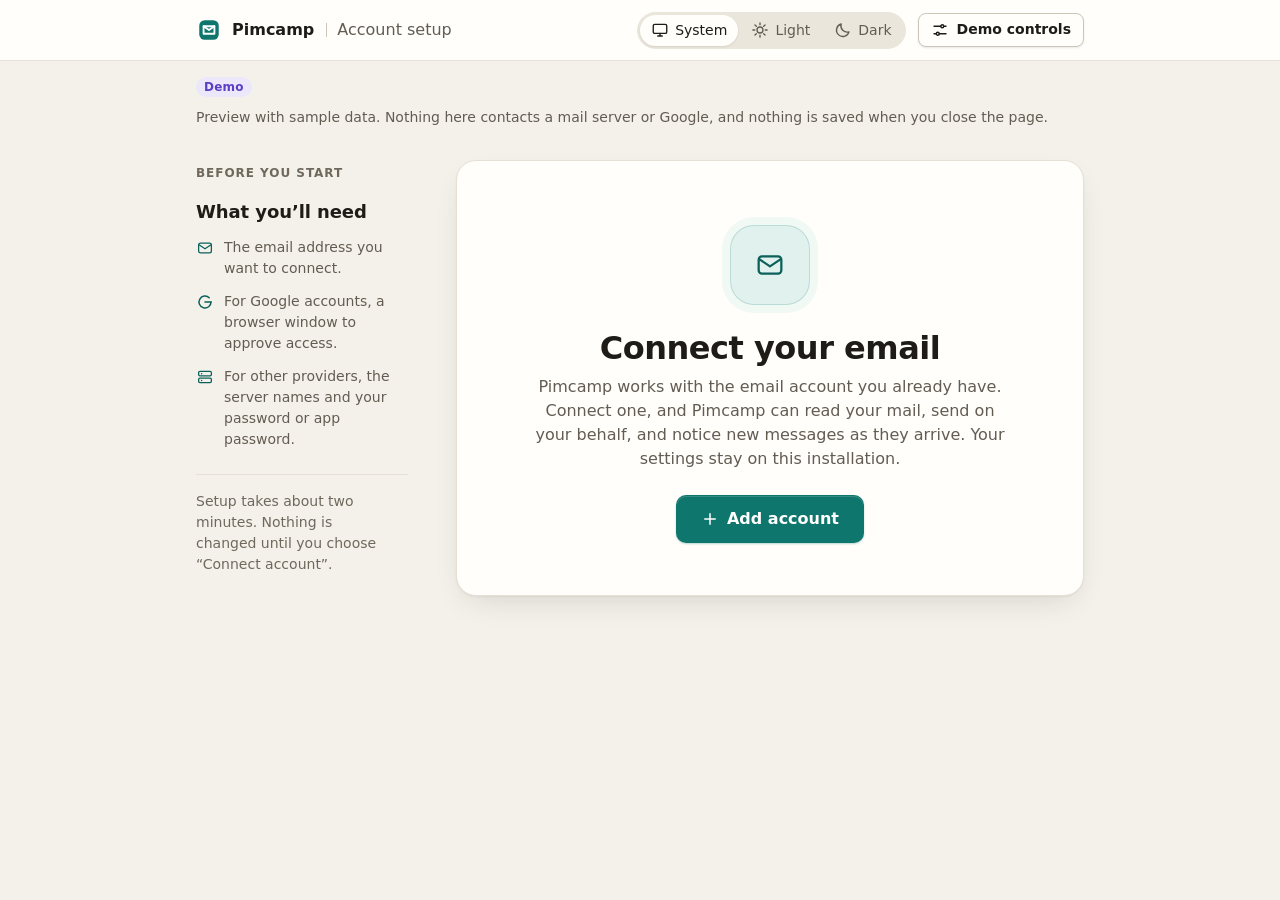
==== commit f9c3897f: "Add the encrypted password vault step before email credentials Account setup now checks the mail hos" ====
--- a/ui/onboarding/index.html
+++ b/ui/onboarding/index.html
@@ -39,6 +39,9 @@
     <symbol id="i-monitor" viewBox="0 0 24 24"><rect x="3" y="4.5" width="18" height="12" rx="2" fill="none" stroke="currentColor" stroke-width="1.8"/><path d="M9 20h6M12 16.5V20" stroke="currentColor" stroke-width="1.8" stroke-linecap="round"/></symbol>
     <symbol id="i-sliders" viewBox="0 0 24 24"><path d="M4 7h9m4 0h3M4 17h3m4 0h9" stroke="currentColor" stroke-width="1.8" stroke-linecap="round"/><circle cx="15" cy="7" r="2" fill="none" stroke="currentColor" stroke-width="1.8"/><circle cx="9" cy="17" r="2" fill="none" stroke="currentColor" stroke-width="1.8"/></symbol>
     <symbol id="i-lock" viewBox="0 0 24 24"><rect x="5" y="10.5" width="14" height="10" rx="2" fill="none" stroke="currentColor" stroke-width="1.8"/><path d="M8 10.5V8a4 4 0 0 1 8 0v2.5" fill="none" stroke="currentColor" stroke-width="1.8"/></symbol>
+    <symbol id="i-file" viewBox="0 0 24 24"><path d="M7 3.5h6.5L18.5 8.5V19a1.5 1.5 0 0 1-1.5 1.5H7A1.5 1.5 0 0 1 5.5 19V5A1.5 1.5 0 0 1 7 3.5z" fill="none" stroke="currentColor" stroke-width="1.7" stroke-linejoin="round"/><path d="M13.5 3.5v5h5" fill="none" stroke="currentColor" stroke-width="1.7" stroke-linejoin="round"/><path d="M8.5 13h7M8.5 16.5h7" stroke="currentColor" stroke-width="1.7" stroke-linecap="round"/></symbol>
+    <symbol id="i-cloud" viewBox="0 0 24 24"><path d="M7 18.5a4 4 0 0 1-.6-7.95A5.5 5.5 0 0 1 17.2 9.6 4.5 4.5 0 0 1 17 18.5z" fill="none" stroke="currentColor" stroke-width="1.7" stroke-linejoin="round"/></symbol>
+    <symbol id="i-id" viewBox="0 0 24 24"><rect x="3" y="5.5" width="18" height="13" rx="2.5" fill="none" stroke="currentColor" stroke-width="1.7"/><circle cx="8.5" cy="11" r="2" fill="none" stroke="currentColor" stroke-width="1.6"/><path d="M5.8 15.5c.6-1.4 1.6-2 2.7-2s2.1.6 2.7 2M14 10h4M14 13.5h3" stroke="currentColor" stroke-width="1.6" stroke-linecap="round"/></symbol>
   </svg>
 
   <header class="topbar">
@@ -91,11 +94,17 @@
         <optgroup label="Accounts">
           <option value="accounts-empty">Accounts · empty</option>
           <option value="accounts-list">Accounts · connected and needs-reconnect</option>
+          <option value="accounts-details">Accounts · details expanded</option>
         </optgroup>
         <optgroup label="Setup">
           <option value="choose">Choose connection</option>
           <option value="details">Account details</option>
           <option value="details-errors">Account details · errors</option>
+          <option value="storage-create">Password vault · create a new vault</option>
+          <option value="storage-unlock">Password vault · unlock the existing vault</option>
+          <option value="storage-unlock-rejected">Password vault · password not accepted</option>
+          <option value="storage-unavailable">Password vault · service not responding</option>
+          <option value="storage-unmanaged">Password vault · locked, out of this page’s reach</option>
           <option value="imap">IMAP &amp; SMTP</option>
           <option value="imap-errors">IMAP &amp; SMTP · errors</option>
           <option value="imap-separate">IMAP &amp; SMTP · separate outgoing login</option>
@@ -106,22 +115,37 @@
           <option value="google-cancelled">Google · cancelled</option>
           <option value="google-expired">Google · expired</option>
           <option value="google-missing">Google · no OAuth client configured</option>
-          <option value="google-denied">Google · organization policy denied</option>
+          <option value="google-failed">Google · could not finish</option>
+          <option value="google-denied">Google · access denied</option>
           <option value="google-authorized">Google · authorized, matching account</option>
           <option value="google-mismatch">Google · authorized, different account</option>
+        </optgroup>
+        <optgroup label="Google sign-in setup (one-time registration)">
+          <option value="google-setup-intro">Setup · introduction</option>
+          <option value="google-setup-storage-missing">Setup · Google sign-in helper missing</option>
+          <option value="google-setup-unavailable">Setup · status check failed</option>
+          <option value="google-setup-project">Setup · Google Cloud project</option>
+          <option value="google-setup-platform">Setup · app and Desktop client</option>
+          <option value="google-setup-import">Setup · client file</option>
+          <option value="google-setup-import-invalid">Setup · client file rejected</option>
+          <option value="google-setup-saving">Setup · saving</option>
+          <option value="google-setup-save-failed">Setup · save could not be confirmed</option>
+          <option value="google-setup-saved">Setup · saved</option>
         </optgroup>
         <optgroup label="Review and connect">
           <option value="review-imap">Review · IMAP</option>
           <option value="review-google-remote">Review · Google on a remote installation</option>
           <option value="connect-checking">Connect · checking</option>
           <option value="connect-incoming-failed">Connect · incoming sign-in failed</option>
+          <option value="connect-storage-failed">Connect · password vault refused the password</option>
           <option value="connect-save-failed">Connect · save failed</option>
-          <option value="connect-observe-unavailable">Connect · watching unavailable</option>
+          <option value="connect-saved">Connect · saved</option>
           <option value="connect-cancelled">Connect · cancelled</option>
         </optgroup>
         <optgroup label="Done">
           <option value="done">Account connected</option>
-          <option value="done-partial">Account connected · partial</option>
+          <option value="done-google">Account connected · Google</option>
+          <option value="done-remote">Account connected · remote installation</option>
         </optgroup>
       </select>
     </div>
@@ -143,6 +167,22 @@
       <input id="demo-host" type="text" data-demo="installation.host" placeholder="e.g. demo-host.example" autocomplete="off" spellcheck="false">
       <label class="check"><input type="checkbox" data-demo="installation.remote"><span>Remote installation (show host on review)</span></label>
       <label class="check"><input type="checkbox" data-demo="oauthClientConfigured"><span>Google OAuth client is configured</span></label>
+      <label class="check"><input type="checkbox" data-demo="googleHelperAvailable"><span>Google sign-in helper is installed</span></label>
+      <label class="field__label" for="demo-storage">Encrypted password vault on the host</label>
+      <select id="demo-storage" data-demo="storage">
+        <option value="ready">Unlocked and working</option>
+        <option value="missing">Not created yet</option>
+        <option value="locked">Exists but locked (“wrong” is rejected)</option>
+        <option value="unavailable">Vault service not responding</option>
+        <option value="unmanaged">Locked, and this page can’t reach the vault service</option>
+      </select>
+      <label class="field__label" for="demo-google-setup">Saving the Google registration returns</label>
+      <select id="demo-google-setup" data-demo="googleSetupOutcome">
+        <option value="saved">Saved (client ID returned)</option>
+        <option value="rejected">Rejected (not a usable Desktop app client)</option>
+        <option value="save-failed">Fails (protected storage refused the save)</option>
+        <option value="unconfirmed">Never answers (save cannot be confirmed)</option>
+      </select>
     </fieldset>
 
     <fieldset class="demo-group">
@@ -153,16 +193,15 @@
         <option value="authorized-different">Authorized, a different address</option>
         <option value="cancelled">Cancelled at Google</option>
         <option value="expired">Expired before completion</option>
-        <option value="denied-policy">Denied by organization policy</option>
+        <option value="denied-policy">Denied (access_denied or organization policy)</option>
+        <option value="failed">Fails (no callback could be verified)</option>
       </select>
       <label class="field__label" for="demo-incoming">Incoming sign-in</label>
-      <select id="demo-incoming" data-demo="outcomes.incoming"><option value="pass">Passes</option><option value="fail">Fails (rejected credentials)</option><option value="unreachable">Fails (server unreachable)</option></select>
+      <select id="demo-incoming" data-demo="outcomes.incoming"><option value="pass">Passes</option><option value="fail">Fails (rejected credentials)</option><option value="unreachable">Fails (server unreachable)</option><option value="storage">Fails (password vault refused the password)</option></select>
       <label class="field__label" for="demo-outgoing">Outgoing sign-in</label>
       <select id="demo-outgoing" data-demo="outcomes.outgoing"><option value="pass">Passes</option><option value="fail">Fails (rejected credentials)</option></select>
       <label class="field__label" for="demo-save">Saving configuration</label>
-      <select id="demo-save" data-demo="outcomes.save"><option value="pass">Passes</option><option value="fail">Fails</option></select>
-      <label class="field__label" for="demo-observe">Mail watching</label>
-      <select id="demo-observe" data-demo="outcomes.observe"><option value="pass">Ready</option><option value="unavailable">Unavailable (adapter not installed)</option><option value="fail">Fails to start</option></select>
+      <select id="demo-save" data-demo="outcomes.save"><option value="pass">Passes</option><option value="fail">Fails</option><option value="expired">Fails (setup attempt expired)</option></select>
       <label class="field__label" for="demo-latency">Simulated delay <span class="field__hint">milliseconds per operation</span></label>
       <input id="demo-latency" type="text" inputmode="numeric" data-demo="latency">
     </fieldset>
@@ -230,6 +269,12 @@
         <button type="button" class="btn btn--secondary btn--small" data-action="check-account"><svg class="icon" aria-hidden="true"><use href="#i-refresh"/></svg>Check connection</button>
         <button type="button" class="btn btn--ghost btn--small" data-action="reconnect-account">Reconnect</button>
       </div>
+      <details class="disclosure disclosure--help account__details" data-slot="details">
+        <summary><span>Details</span><span class="visually-hidden" data-slot="details-for"></span></summary>
+        <div class="disclosure__body">
+          <dl class="summary summary--compact" data-slot="detail-list"></dl>
+        </div>
+      </details>
     </li>
   </template>
 
@@ -285,6 +330,51 @@
     </form>
   </template>
 
+  <!-- Encrypted password vault prerequisite. Shown after Account details and before any email password or Google sign-in is requested. -->
+  <template id="tpl-storage">
+    <form class="screen" data-screen="storage" novalidate>
+      <h1 class="screen__title" tabindex="-1" data-slot="title">Encrypted password vault</h1>
+      <p class="screen__lede" data-slot="lede"></p>
+      <p class="notice notice--demo" data-slot="demo-notice" hidden><span class="tag tag--demo">Demo</span><span>This vault check is simulated. Nothing is created, unlocked or saved.</span></p>
+      <div class="notice notice--danger" data-slot="notice" role="status" hidden></div>
+      <p>Pimcamp needs a safe place on <span data-slot="vault-host">the mail host</span> to keep your email passwords and sign-in tokens. Linux calls this encrypted password vault a “keyring.” It lets Pimcamp access your account without asking for the email password every time. The vault password unlocks that storage; it is not a password requested by your email provider. While unlocked, programs running as your OS user may be able to access its stored credentials.</p>
+      <div class="group" data-slot="create" hidden>
+        <p>Choose a new, strong vault password and confirm it. It does not need to match your email or computer login password. Save it in your password manager with the mail host’s name. You may need it after a restart; without it, stored credentials may be inaccessible and the email account may need reconnecting.</p>
+        <div class="field">
+          <label class="field__label" for="f-vault-new">New vault password</label>
+          <div class="field__row field__row--password">
+            <input id="f-vault-new" name="f-vault-new" type="password" autocomplete="new-password" autocapitalize="off" spellcheck="false" required>
+            <button type="button" class="btn btn--ghost btn--icon" data-action="toggle-password" data-target="f-vault-new" aria-pressed="false" aria-label="Show new vault password"><svg class="icon" aria-hidden="true"><use href="#i-eye"/></svg></button>
+          </div>
+          <p class="field__error" id="f-vault-new-error" hidden></p>
+        </div>
+        <div class="field">
+          <label class="field__label" for="f-vault-confirm">Confirm vault password</label>
+          <div class="field__row field__row--password">
+            <input id="f-vault-confirm" name="f-vault-confirm" type="password" autocomplete="new-password" autocapitalize="off" spellcheck="false" required>
+            <button type="button" class="btn btn--ghost btn--icon" data-action="toggle-password" data-target="f-vault-confirm" aria-pressed="false" aria-label="Show confirm vault password"><svg class="icon" aria-hidden="true"><use href="#i-eye"/></svg></button>
+          </div>
+          <p class="field__error" id="f-vault-confirm-error" hidden></p>
+        </div>
+      </div>
+      <div class="group" data-slot="unlock" hidden>
+        <p>Enter the existing vault password you chose earlier. This unlocks the same vault; it does not create a new one or change your email password.</p>
+        <div class="field">
+          <label class="field__label" for="f-vault-pass">Vault password</label>
+          <div class="field__row field__row--password">
+            <input id="f-vault-pass" name="f-vault-pass" type="password" autocomplete="current-password" autocapitalize="off" spellcheck="false" required>
+            <button type="button" class="btn btn--ghost btn--icon" data-action="toggle-password" data-target="f-vault-pass" aria-pressed="false" aria-label="Show vault password"><svg class="icon" aria-hidden="true"><use href="#i-eye"/></svg></button>
+          </div>
+          <p class="field__error" id="f-vault-pass-error" hidden></p>
+        </div>
+      </div>
+      <div class="group" data-slot="wait" hidden>
+        <p data-slot="wait-text"></p>
+      </div>
+      <div class="actions" data-slot="actions"></div>
+    </form>
+  </template>
+
   <template id="tpl-imap">
     <form class="screen" data-screen="imap" novalidate>
       <h1 class="screen__title" tabindex="-1">Mail server settings</h1>
@@ -398,23 +488,216 @@
 
       <div class="panel" data-slot="state"></div>
 
+      <!-- Recovery help. Always present; opened by the renderer when Google refused or never called back. -->
+      <details class="disclosure disclosure--help" data-slot="help">
+        <summary><svg class="icon" aria-hidden="true"><use href="#i-info"/></svg><span>Trouble with Google sign-in?</span></summary>
+        <div class="disclosure__body">
+          <div class="help-item">
+            <p class="help-item__title">Google shows an error and this page doesn’t change</p>
+            <p>When Google stops at an error, it never sends you back here, so this page keeps waiting. Close the Google window, choose Cancel here, fix the cause with the notes below, then choose Try again. Nothing is saved while you wait.</p>
+          </div>
+          <div class="help-item">
+            <p class="help-item__title">“Pimcamp has not completed the Google verification process” or “Error 403: access_denied”</p>
+            <p>This usually means the registration for this installation is in Testing at Google and <span data-slot="help-email"></span> isn’t on its Test users list. It doesn’t necessarily mean your organization blocked the app. Whoever registered this installation opens Audience in Google Cloud console, adds <span data-slot="help-email"></span> under Test users, saves, and checks that the address appears in Google’s list. Then choose Try again here. Pimcamp can’t check that setting for you.</p>
+            <p class="guide__actions"><a class="btn btn--secondary btn--small" href="https://console.cloud.google.com/auth/audience" target="_blank" rel="noopener noreferrer">Open Audience<svg class="icon" aria-hidden="true"><use href="#i-external"/></svg><span class="visually-hidden"> (Google, new tab)</span></a></p>
+          </div>
+          <div class="help-item">
+            <p class="help-item__title">“This app is blocked” or “Your admin hasn’t approved this app”</p>
+            <p>A Google Workspace organization can restrict which apps may access mail. Ask its administrator to allow this app; Pimcamp can’t work around that. If the organization permits app passwords, IMAP &amp; SMTP is an alternative.</p>
+          </div>
+          <div class="help-item">
+            <p class="help-item__title">Google says the app is only for its organization</p>
+            <p>The registration was made with the Internal audience, which accepts only mailboxes inside that Workspace organization. A mailbox outside it needs a registration with the External audience.</p>
+          </div>
+          <div class="help-item">
+            <p class="help-item__title">Google offers a different account</p>
+            <p>Choose <span data-slot="help-email"></span> in Google’s account picker. If you approve a different account, Pimcamp shows which one Google authorized and asks you to choose; it never switches silently.</p>
+          </div>
+        </div>
+      </details>
+
       <div class="actions">
         <button type="button" class="btn btn--ghost" data-action="back"><svg class="icon" aria-hidden="true"><use href="#i-arrow-left"/></svg>Back</button>
         <span class="actions__spacer"></span>
         <span data-slot="primary-actions" class="actions__group"></span>
       </div>
-
-      <section class="admin" data-slot="admin" hidden aria-labelledby="admin-title">
-        <h2 id="admin-title" class="admin__title"><svg class="icon" aria-hidden="true"><use href="#i-lock"/></svg>Administrator setup</h2>
-        <p>This part is done once per installation, by whoever administers it. It is not part of adding a mailbox.</p>
-        <ol class="admin__steps">
-          <li>Configure a Google OAuth application with the Desktop app client type and enable Gmail access.</li>
-          <li>Use the setup service’s exact loopback callback address: <code data-slot="callback">…</code></li>
-          <li>Request the Gmail mail scope (read, send, and modify) so that Pimcamp can read, send, and watch for mail.</li>
-          <li>Install the client settings through the supported configuration flow. Some client types do not require a client secret.</li>
-        </ol>
-        <p class="field__hint">For a remote installation, forward the same loopback port over SSH. Keep the setup window and Google callback on that one address.</p>
-      </section>
+    </div>
+  </template>
+
+  <!-- One-time registration of this installation with Google. Separate from choosing a mailbox. -->
+  <template id="tpl-google-setup">
+    <div class="screen" data-screen="google-setup">
+      <p class="screen__eyebrow" data-slot="eyebrow">Google sign-in setup</p>
+      <h1 class="screen__title" tabindex="-1" data-slot="title"></h1>
+      <p class="screen__lede" data-slot="lede"></p>
+      <ol class="stepper" data-slot="stepper" aria-label="Setup parts" hidden></ol>
+      <p class="notice notice--demo" data-slot="demo-notice" hidden><span class="tag tag--demo">Demo</span><span>This result is simulated. Nothing was sent anywhere or saved.</span></p>
+      <div class="gsetup" data-slot="body"></div>
+      <div class="actions" data-slot="actions"></div>
+    </div>
+  </template>
+
+  <template id="tpl-gsetup-intro">
+    <div class="gsetup__part">
+      <div class="notice notice--warning notice--top" data-slot="storage" hidden>
+        <svg class="icon" aria-hidden="true"><use href="#i-lock"/></svg>
+        <div class="notice__body">
+          <p class="notice__title">The Google sign-in helper is missing</p>
+          <p>This installation needs Ortie 2.2.0 to handle Google sign-in and renew access. Ask the agent or installation owner to install it and reopen setup with its path. You can follow the Google registration steps now, but cannot save the client file until the helper is available. Password storage is checked separately when saving.</p>
+          <div class="notice__actions"><button type="button" class="btn btn--secondary btn--small" data-action="recheck-storage"><svg class="icon" aria-hidden="true"><use href="#i-refresh"/></svg>Check again</button></div>
+        </div>
+      </div>
+      <ol class="guide" aria-label="What you will do">
+        <li class="guide__item">
+          <span class="guide__marker" aria-hidden="true"><svg class="icon" aria-hidden="true"><use href="#i-cloud"/></svg></span>
+          <div class="guide__body">
+            <p class="guide__title">Create a Google Cloud project and turn on Gmail</p>
+            <p class="guide__text">A project is the container Google uses for this registration. Turning on Gmail inside it lets the registration be used for mail.</p>
+          </div>
+        </li>
+        <li class="guide__item">
+          <span class="guide__marker" aria-hidden="true"><svg class="icon" aria-hidden="true"><use href="#i-id"/></svg></span>
+          <div class="guide__body">
+            <p class="guide__title">Describe the app and create a Desktop app client</p>
+            <p class="guide__text">You name the registration, say who may use it, add the mailbox you’re connecting as a test user if Google puts the app in Testing, list the mail permission it asks for, and create a client. Google then offers a small file to download.</p>
+          </div>
+        </li>
+        <li class="guide__item">
+          <span class="guide__marker" aria-hidden="true"><svg class="icon" aria-hidden="true"><use href="#i-file"/></svg></span>
+          <div class="guide__body">
+            <p class="guide__title">Bring that file back here</p>
+            <p class="guide__text">Pimcamp keeps the secret part in this installation’s protected storage and remembers only the public client ID. The file is never shown here.</p>
+          </div>
+        </li>
+      </ol>
+      <p class="help"><svg class="icon" aria-hidden="true"><use href="#i-info"/></svg><span>You’ll need a Google account that can sign in to Google Cloud console. It can be any account you control; it doesn’t have to be the mailbox you’re connecting. Everything happens on Google’s own pages, opened in a new tab. <span data-slot="keep"></span></span></p>
+    </div>
+  </template>
+
+  <template id="tpl-gsetup-project">
+    <div class="gsetup__part">
+      <ol class="guide">
+        <li class="guide__item">
+          <span class="guide__marker" aria-hidden="true">1</span>
+          <div class="guide__body">
+            <p class="guide__title">Create a project, or pick one you already have</p>
+            <p class="guide__text">Sign in to Google Cloud console and create a project. Give it a name you’ll recognize later, such as Pimcamp. The organization and location fields can stay as Google suggests. If you already have a project for this, select it instead.</p>
+            <p class="guide__actions"><a class="btn btn--secondary btn--small" href="https://console.cloud.google.com/projectcreate" target="_blank" rel="noopener noreferrer">Open project creation<svg class="icon" aria-hidden="true"><use href="#i-external"/></svg><span class="visually-hidden"> (Google, new tab)</span></a></p>
+          </div>
+        </li>
+        <li class="guide__item">
+          <span class="guide__marker" aria-hidden="true">2</span>
+          <div class="guide__body">
+            <p class="guide__title">Turn on the Gmail API for that project</p>
+            <p class="guide__text">With your project selected at the top of the page, open the Gmail API page and choose Enable. This tells Google the registration may be used for mail. It doesn’t give anyone access to a mailbox yet.</p>
+            <p class="guide__actions"><a class="btn btn--secondary btn--small" href="https://console.cloud.google.com/apis/library/gmail.googleapis.com" target="_blank" rel="noopener noreferrer">Open the Gmail API page<svg class="icon" aria-hidden="true"><use href="#i-external"/></svg><span class="visually-hidden"> (Google, new tab)</span></a></p>
+          </div>
+        </li>
+      </ol>
+      <p class="help"><svg class="icon" aria-hidden="true"><use href="#i-info"/></svg><span>Nothing in this part connects a mailbox. Google asks for your consent for each mailbox later, back in Pimcamp. Choose Next once Gmail shows as enabled.</span></p>
+    </div>
+  </template>
+
+  <template id="tpl-gsetup-platform">
+    <div class="gsetup__part">
+      <ol class="guide">
+        <li class="guide__item">
+          <span class="guide__marker" aria-hidden="true">1</span>
+          <div class="guide__body">
+            <p class="guide__title">Branding</p>
+            <p class="guide__text">In the same project, open Google Auth Platform. If Google asks you to get started, follow its short form; otherwise open Branding. Name the app (for example Pimcamp) and give a support email address you control. This is what Google’s consent page will show you later.</p>
+            <p class="guide__actions"><a class="btn btn--secondary btn--small" href="https://console.cloud.google.com/auth/branding" target="_blank" rel="noopener noreferrer">Open Branding<svg class="icon" aria-hidden="true"><use href="#i-external"/></svg><span class="visually-hidden"> (Google, new tab)</span></a></p>
+          </div>
+        </li>
+        <li class="guide__item">
+          <span class="guide__marker" aria-hidden="true">2</span>
+          <div class="guide__body">
+            <p class="guide__title">Audience</p>
+            <p class="guide__text">Choose <strong>External</strong> for a personal @gmail.com address, or for any mailbox outside a Google Workspace organization you administer. Choose <strong>Internal</strong> only if you’re registering inside your own Workspace organization and every mailbox you’ll connect belongs to it.</p>
+            <div class="notice notice--warning">
+              <svg class="icon" aria-hidden="true"><use href="#i-alert"/></svg>
+              <div class="notice__body">
+                <p class="notice__title">External apps start in Testing</p>
+                <p>While the app is in Testing, only listed test users can sign in (next step), and Google ends mail access after 7 days, so you will need to reconnect the account. Publishing the app for longer-lived access is Google’s own process; Pimcamp can’t shorten or skip it.</p>
+                <p>If your organization restricts which apps may access mail, ask its administrator to allow this one rather than working around the policy.</p>
+              </div>
+            </div>
+            <p class="guide__actions"><a class="btn btn--secondary btn--small" href="https://console.cloud.google.com/auth/audience" target="_blank" rel="noopener noreferrer">Open Audience<svg class="icon" aria-hidden="true"><use href="#i-external"/></svg><span class="visually-hidden"> (Google, new tab)</span></a></p>
+          </div>
+        </li>
+        <li class="guide__item" data-slot="test-user-step">
+          <span class="guide__marker" aria-hidden="true">3</span>
+          <div class="guide__body">
+            <p class="guide__title">Test users: add <span data-slot="test-user-email"></span></p>
+            <p class="guide__text"><strong>If the audience is External and publishing status is Testing</strong>, Google refuses sign-in from an address that isn’t on the Test users list. On the Audience page, find <strong>Test users</strong>, choose <strong>Add users</strong>, and enter exactly the address you’re connecting. Published apps do not use this testing checklist:</p>
+            <p class="guide__value"><code data-slot="test-user-email"></code></p>
+            <p class="guide__text"><strong>Save</strong>, then check that the address appears in Google’s list before you leave the page; an entry that wasn’t saved silently disappears. Pimcamp can’t check this Google-side setting for you, so this step is the one to revisit if Google later says the app isn’t verified.</p>
+            <p class="guide__text"><strong>If you chose Internal</strong>, there is no Test users list and there is nothing to add here.</p>
+            <p class="guide__actions"><a class="btn btn--secondary btn--small" href="https://console.cloud.google.com/auth/audience" target="_blank" rel="noopener noreferrer">Open Audience<svg class="icon" aria-hidden="true"><use href="#i-external"/></svg><span class="visually-hidden"> (Google, new tab)</span></a></p>
+          </div>
+        </li>
+        <li class="guide__item">
+          <span class="guide__marker" aria-hidden="true">4</span>
+          <div class="guide__body">
+            <p class="guide__title">Data access</p>
+            <p class="guide__text">Add the Gmail permission Pimcamp uses to read, send and watch mail. Choose Add or remove scopes and add <code>https://mail.google.com/</code>. Google describes it as reading, composing, sending and permanently deleting mail; Pimcamp only performs the mail actions you ask for.</p>
+            <p class="guide__actions"><a class="btn btn--secondary btn--small" href="https://console.cloud.google.com/auth/scopes" target="_blank" rel="noopener noreferrer">Open Data access<svg class="icon" aria-hidden="true"><use href="#i-external"/></svg><span class="visually-hidden"> (Google, new tab)</span></a></p>
+          </div>
+        </li>
+        <li class="guide__item">
+          <span class="guide__marker" aria-hidden="true">5</span>
+          <div class="guide__body">
+            <p class="guide__title">Create a Desktop app client</p>
+            <p class="guide__text">Open Clients and choose Create client. Set the application type to <strong>Desktop app</strong> and name it. When Google shows the new client, choose Download JSON and keep that file private; it’s what you bring back in the next part. A Desktop app client needs no redirect address.</p>
+            <p class="guide__actions"><a class="btn btn--secondary btn--small" href="https://console.cloud.google.com/auth/clients" target="_blank" rel="noopener noreferrer">Open Clients<svg class="icon" aria-hidden="true"><use href="#i-external"/></svg><span class="visually-hidden"> (Google, new tab)</span></a></p>
+          </div>
+        </li>
+      </ol>
+      <p class="help"><svg class="icon" aria-hidden="true"><use href="#i-shield"/></svg><span>Never paste the file’s contents into chat, email or a shared document. In the next part you choose the file itself; its contents are sent only to this installation.</span></p>
+    </div>
+  </template>
+
+  <template id="tpl-gsetup-import">
+    <form class="gsetup__part" id="gsetup-import-form" novalidate>
+      <div class="notice notice--warning notice--top" data-slot="storage" hidden>
+        <svg class="icon" aria-hidden="true"><use href="#i-lock"/></svg>
+        <div class="notice__body">
+          <p class="notice__title">The Google sign-in helper is missing</p>
+          <p>Ask the agent or installation owner to install Ortie 2.2.0 and reopen setup with its path, then choose Check again. The file will not be sent while the helper is unavailable. An unlocked encrypted password vault on the host is also required when saving; see “About the encrypted password vault” below.</p>
+          <div class="notice__actions"><button type="button" class="btn btn--secondary btn--small" data-action="recheck-storage"><svg class="icon" aria-hidden="true"><use href="#i-refresh"/></svg>Check again</button></div>
+        </div>
+      </div>
+      <div class="field">
+        <label class="field__label" for="f-client-file">Client file from Google</label>
+        <p class="field__hint" id="f-client-file-hint">The JSON file Google offered when you created the Desktop app client. Its name starts with “client_secret” and it is usually in your Downloads folder.</p>
+        <input id="f-client-file" name="client-file" type="file" accept="application/json,.json" aria-describedby="f-client-file-hint">
+        <p class="filepick__meta" data-slot="file-meta" hidden><svg class="icon" aria-hidden="true"><use href="#i-file"/></svg><span data-slot="file-name"></span></p>
+        <p class="field__error" id="f-client-file-error" hidden></p>
+      </div>
+      <div class="notice notice--danger notice--top" data-slot="save-error" hidden role="status">
+        <svg class="icon" aria-hidden="true"><use href="#i-alert"/></svg>
+        <div class="notice__body">
+          <p class="notice__title" data-slot="save-error-title"></p>
+          <p data-slot="save-error-text"></p>
+          <div class="notice__actions"><button type="button" class="btn btn--secondary btn--small" data-action="check-app-status"><svg class="icon" aria-hidden="true"><use href="#i-refresh"/></svg>Check what was saved</button></div>
+        </div>
+      </div>
+      <p class="help"><svg class="icon" aria-hidden="true"><use href="#i-shield"/></svg><span>Pimcamp sends the file’s contents once to this installation. The installation checks that it describes a Desktop app client, keeps the secret part in the encrypted password vault on the host, and remembers only the public client ID. Nothing from the file is shown here or kept in this browser.</span></p>
+      <div data-slot="vault"></div>
+    </form>
+  </template>
+
+  <template id="tpl-gsetup-saved">
+    <div class="gsetup__part">
+      <dl class="summary" data-slot="summary"></dl>
+      <div class="notice notice--warning" data-slot="refresh-note" hidden>
+        <svg class="icon" aria-hidden="true"><use href="#i-alert"/></svg>
+        <div class="notice__body">
+          <p class="notice__title">Saved, but the setup page couldn’t be refreshed</p>
+          <p>The registration is stored. On the Google sign-in page, choose Check again so it picks up the new registration.</p>
+        </div>
+      </div>
+      <p class="help"><svg class="icon" aria-hidden="true"><use href="#i-info"/></svg><span>If the app is in Testing at Google, only addresses on its Test users list can sign in, and each mailbox’s access ends after 7 days, so you will need to reconnect it. This registration stays saved. The downloaded JSON file also remains on your computer; keep it private or remove it yourself after importing.</span></p>
     </div>
   </template>
 
@@ -423,12 +706,29 @@
       <h1 class="screen__title" tabindex="-1">Review and connect</h1>
       <p class="screen__lede">Pimcamp will sign in to check these settings and save them. No mail is sent during setup.</p>
       <dl class="summary" data-slot="summary"></dl>
-      <p class="help"><svg class="icon" aria-hidden="true"><use href="#i-shield"/></svg><span>Passwords and Google permissions are stored in the installation’s protected credential storage and are never shown here.</span></p>
+      <p class="help"><svg class="icon" aria-hidden="true"><use href="#i-shield"/></svg><span>Passwords and Google permissions go into the encrypted password vault on the host and are never shown here.</span></p>
+      <div data-slot="vault"></div>
       <div class="actions">
         <button type="button" class="btn btn--ghost" data-action="back"><svg class="icon" aria-hidden="true"><use href="#i-arrow-left"/></svg>Back</button>
         <button type="button" class="btn btn--primary" data-action="connect">Connect account</button>
       </div>
     </div>
+  </template>
+
+  <!-- Shared explanation of the encrypted password vault. Rendered on Review, on the client-file part, and inside storage failures. -->
+  <template id="tpl-vault-help">
+    <details class="disclosure disclosure--help" data-slot="vault-help">
+      <summary><svg class="icon" aria-hidden="true"><use href="#i-lock"/></svg><span>About the encrypted password vault</span></summary>
+      <div class="disclosure__body">
+        <p>Pimcamp keeps this account’s password or Google permission in an encrypted vault on <span data-slot="vault-host">the mail host</span>. The vault has a password of its own. It is separate from your email password, and your email provider never sees it.</p>
+        <ul class="disclosure__list">
+          <li><strong>Host without a vault yet:</strong> you choose a new vault password once, on this page’s vault step, and keep it in a password manager. This is the only time a new vault password is created.</li>
+          <li><strong>Vault already there:</strong> it is unlocked with its existing password. A new vault is never created to replace one that already exists.</li>
+          <li><strong>Never in chat:</strong> the vault password is typed only into this page’s vault step or the host’s own unlock prompt. Nobody should ask you to send it in a chat or an email.</li>
+        </ul>
+        <p>If the vault turns out to be locked or missing, this page takes you back to its vault step to unlock or create it. When this page can’t reach the vault service itself, the installation owner repairs it on the host with the installation’s existing storage provider. What you have entered here stays as it is while that happens.</p>
+      </div>
+    </details>
   </template>
 
   <template id="tpl-summary-row">
@@ -471,8 +771,9 @@
       <div class="done__art" aria-hidden="true" data-slot="art"><svg class="icon icon--xl"><use href="#i-check"/></svg></div>
       <h1 class="screen__title" tabindex="-1" data-slot="title">Account connected</h1>
       <p class="screen__lede" data-slot="lede"></p>
+      <dl class="summary" data-slot="summary" aria-label="Connected account"></dl>
       <ul class="caps" data-slot="caps" aria-label="What this account can do"></ul>
-      <div class="notice notice--warning" data-slot="remaining" hidden></div>
+      <p class="help done__note" data-slot="note"><svg class="icon" aria-hidden="true"><use href="#i-info"/></svg><span>You can manage this account and view its connection details from Accounts.</span></p>
       <div class="actions">
         <button type="button" class="btn btn--secondary" data-action="go-accounts">Back to accounts</button>
         <button type="button" class="btn btn--primary" data-action="add-account"><svg class="icon" aria-hidden="true"><use href="#i-plus"/></svg>Add another account</button>
--- a/ui/onboarding/styles.css
+++ b/ui/onboarding/styles.css
@@ -8,7 +8,7 @@
      3. Top bar and demo banner
      4. Shell: progress rail + stage sheet
      5. Screen scaffolding, buttons, fields
-     6. Components: choices, accounts, panel, summary, checks, capabilities
+     6. Components: choices, accounts, panel, Google setup guide, summary, checks, capabilities
      7. Demo side sheet
      8. Reduced motion, forced colors, print
    ========================================================================== */
@@ -480,6 +480,23 @@
 .disclosure__body { padding: 0 var(--space-4) var(--space-2); border-top: 1px solid var(--border); }
 .disclosure__body > .field__hint { margin: var(--space-3) 0 var(--space-4); }
 
+/* Help disclosures: an icon in the summary, small muted body copy, an optional bulleted list. */
+.disclosure--help { margin: var(--space-4) 0 0; }
+.disclosure--help summary { color: var(--text); }
+.disclosure--help summary .icon { color: var(--accent-text); }
+.disclosure--help summary:hover { background: var(--surface-hover); border-radius: var(--radius-m); }
+.disclosure--help[open] summary:hover { border-radius: var(--radius-m) var(--radius-m) 0 0; }
+.disclosure--help summary:focus-visible { outline-offset: -2px; border-radius: var(--radius-m); }
+.disclosure--help .disclosure__body { display: grid; gap: var(--space-3); padding-top: var(--space-3); padding-bottom: var(--space-4); font-size: var(--text-sm); color: var(--text-muted); }
+.disclosure__list { display: grid; gap: var(--space-2); padding-left: 18px; list-style: disc; }
+.disclosure__list strong, .help-item p strong { color: var(--text); font-weight: 600; }
+.help-item { display: grid; gap: 4px; }
+.help-item + .help-item { padding-top: var(--space-3); border-top: 1px solid var(--border); }
+.help-item__title { font-weight: 600; color: var(--text); }
+.help-item .guide__actions { margin-top: var(--space-1); }
+.notice .disclosure--help { margin-top: var(--space-2); background: var(--surface); }
+.gsetup__part > .disclosure--help, .actions ~ .disclosure--help { margin-top: 0; }
+
 /* ---------- 6. Choice cards ---------- */
 .choices { display: grid; gap: var(--space-3); margin-bottom: var(--space-5); }
 .choice {
@@ -588,10 +605,21 @@
 .account__meta > span:empty { display: none; }
 .account__note { font-size: var(--text-sm); color: var(--text-muted); }
 .account__actions { display: flex; gap: var(--space-2); flex-wrap: wrap; justify-content: flex-end; }
+/* Per-account details: a full-width disclosure under the row, holding a compact summary list. */
+.account__details { grid-column: 1 / -1; margin: 0; }
+.account__details summary { padding: var(--space-2) var(--space-3); }
+.account__details .disclosure__body { padding: 0; border-top: 1px solid var(--border); }
+.summary--compact { border: 0; border-radius: 0; margin: 0; background: transparent; }
+.summary--compact .summary__row { grid-template-columns: 168px minmax(0, 1fr); padding: var(--space-2) var(--space-3); font-size: var(--text-sm); }
+.summary--compact .summary__row:first-child { border-top: 0; }
+.summary--compact dd { color: var(--text); }
+.summary--compact dd .status { vertical-align: 1px; }
+.summary--compact dd small { color: var(--text-muted); margin-top: 2px; }
 @media (max-width: 560px) {
   .account { grid-template-columns: auto minmax(0, 1fr); }
   .account__actions { grid-column: 1 / -1; justify-content: flex-start; }
 }
+@media (max-width: 480px) { .summary--compact .summary__row { grid-template-columns: 1fr; } }
 
 /* ---------- Google states panel ---------- */
 .panel {
@@ -634,15 +662,84 @@
   .panel > .panel__text { padding-left: 0; }
 }
 
-.admin {
-  margin-top: var(--space-6); padding: var(--space-5); border: 1px dashed var(--border-strong); border-radius: var(--radius-l);
-  display: grid; gap: var(--space-3); font-size: var(--text-sm); color: var(--text-muted);
-}
-.admin__title { display: flex; gap: var(--space-2); align-items: center; font-size: var(--text-md); font-weight: 600; color: var(--text); }
-.admin__title .icon { color: var(--text-faint); }
-.admin__steps { list-style: decimal; padding-left: var(--space-5); display: grid; gap: var(--space-2); }
-.admin code { background: var(--bg-sunken); padding: 1px 6px; border-radius: 4px; overflow-wrap: anywhere; }
-@media (max-width: 480px) { .admin { padding: var(--space-4); } }
+/* ---------- Google sign-in setup (one-time registration) ---------- */
+.screen__eyebrow {
+  font-size: var(--text-xs); letter-spacing: 0.08em; text-transform: uppercase;
+  color: var(--accent-text); font-weight: 600; margin-bottom: var(--space-2);
+}
+
+/* Compact part indicator inside the sheet: one segment per part, label under it. */
+.stepper { display: flex; gap: var(--space-2); margin: calc(-1 * var(--space-2)) 0 var(--space-5); }
+.stepper__item { flex: 1 1 0; min-width: 0; display: grid; gap: 7px; font-size: var(--text-xs); color: var(--text-muted); }
+.stepper__bar { height: 4px; border-radius: var(--radius-pill); background: var(--border-strong); transition: background-color var(--dur) var(--ease); }
+.stepper__item[data-state="done"] .stepper__bar { background: color-mix(in srgb, var(--accent) 55%, var(--border-strong)); }
+.stepper__item[data-state="current"] .stepper__bar { background: var(--accent); }
+.stepper__item[data-state="current"] { color: var(--text); font-weight: 600; }
+.stepper__label { display: flex; gap: 5px; align-items: center; white-space: nowrap; overflow: hidden; text-overflow: ellipsis; }
+.stepper__label > span { overflow: hidden; text-overflow: ellipsis; }
+.stepper__label .icon { width: 12px; height: 12px; color: var(--accent-text); }
+@media (max-width: 480px) {
+  .stepper { position: relative; padding-bottom: 20px; }
+  .stepper__item:not([data-state="current"]) .stepper__label { position: absolute; width: 1px; height: 1px; overflow: hidden; clip: rect(0 0 0 0); }
+  .stepper__item[data-state="current"] .stepper__label { position: absolute; left: 0; right: 0; top: 12px; white-space: normal; }
+}
+
+.gsetup { display: grid; gap: var(--space-5); }
+.gsetup__part { display: grid; gap: var(--space-5); }
+/* The part grid provides the spacing; components inside drop their own outer margins. */
+.gsetup__part > .field, .gsetup__part > .summary { margin-bottom: 0; }
+.gsetup__part > .notice { margin-top: 0; }
+
+/* Numbered guide: what to do on Google's pages. Markers, not cards. */
+.guide { display: grid; gap: var(--space-4); }
+.guide__item { display: grid; grid-template-columns: 28px minmax(0, 1fr); column-gap: var(--space-3); }
+.guide__marker {
+  width: 28px; height: 28px; border-radius: 50%; margin-top: 1px;
+  display: inline-flex; align-items: center; justify-content: center;
+  font-size: var(--text-xs); font-weight: 600; font-variant-numeric: tabular-nums;
+  background: var(--accent-soft); color: var(--accent-text);
+}
+.guide__marker .icon { width: 15px; height: 15px; }
+.guide__body { display: grid; gap: 6px; min-width: 0; padding-top: 3px; }
+.guide__title { font-weight: 600; }
+.guide__text { font-size: var(--text-sm); color: var(--text-muted); }
+.guide__text strong { color: var(--text); font-weight: 600; }
+.guide__text code { background: var(--bg-sunken); padding: 1px 6px; border-radius: 4px; overflow-wrap: anywhere; }
+.guide__actions { display: flex; flex-wrap: wrap; gap: var(--space-2); margin-top: 2px; }
+.guide__body > .notice { margin-top: var(--space-1); }
+/* A value the user must copy exactly (the address to add as a test user). */
+.guide__value { margin: 2px 0; }
+.guide__value code { display: inline-block; font-size: var(--text-sm); padding: 4px 10px; border-radius: var(--radius-xs); background: var(--bg-sunken); color: var(--text); overflow-wrap: anywhere; }
+
+/* Notices that lead a section, and notices with a repair action */
+.notice--top { margin-top: 0; }
+.notice__actions { display: flex; flex-wrap: wrap; gap: var(--space-2); margin-top: var(--space-1); }
+.notice[hidden] + .field { margin-top: 0; }
+
+/* Native file picker. The button inside is styled like a secondary button; the input stays native. */
+input[type="file"] {
+  display: block; width: 100%; min-width: 0; max-width: 100%;
+  padding: 6px; min-height: var(--control-h);
+  background: var(--surface); color: var(--text-muted); font-size: var(--text-sm);
+  border: 1px dashed var(--border-strong); border-radius: var(--radius-s);
+  cursor: pointer; overflow: hidden; text-overflow: ellipsis; white-space: nowrap;
+  transition: border-color var(--dur) var(--ease), box-shadow var(--dur) var(--ease);
+}
+input[type="file"]:hover { border-color: var(--text-faint); }
+input[type="file"]:focus-visible { outline: none; border-color: var(--accent); box-shadow: var(--ring); }
+input[type="file"][aria-invalid="true"] { border-color: var(--danger); }
+input[type="file"]:disabled { opacity: 0.6; cursor: not-allowed; }
+input[type="file"]::file-selector-button {
+  font: inherit; font-size: var(--text-sm); font-weight: 550; color: var(--text);
+  background: var(--surface); border: 1px solid var(--border-strong); border-radius: var(--radius-xs);
+  padding: 5px 12px; margin-right: var(--space-3); cursor: pointer; box-shadow: var(--shadow-1);
+  transition: background-color var(--dur) var(--ease);
+}
+input[type="file"]::file-selector-button:hover { background: var(--surface-hover); }
+.filepick__meta { display: flex; gap: var(--space-2); align-items: center; font-size: var(--text-sm); color: var(--text-muted); min-width: 0; }
+.filepick__meta .icon { color: var(--accent-text); }
+.filepick__meta span { overflow-wrap: anywhere; }
+.summary dd code { background: var(--bg-sunken); padding: 1px 6px; border-radius: 4px; font-size: 0.9em; overflow-wrap: anywhere; }
 
 /* ---------- Review summary ---------- */
 .summary {
@@ -703,6 +800,7 @@
   animation: spin 0.8s linear infinite;
 }
 .spinner--lg { width: 30px; height: 30px; border-width: 3px; color: var(--accent-text); }
+.check-row:not([data-state="checking"]) .icon--checking { display: none; animation: none; }
 @keyframes spin { to { transform: rotate(360deg); } }
 
 .screen--loading {
@@ -717,7 +815,7 @@
   display: flex; align-items: center; justify-content: center;
   box-shadow: 0 0 0 8px color-mix(in srgb, var(--success-soft) 45%, transparent);
 }
-.done__art[data-tone="warning"] { background: var(--warning-soft); color: var(--warning); box-shadow: 0 0 0 8px color-mix(in srgb, var(--warning-soft) 45%, transparent); }
+.done__note { margin-top: var(--space-4); }
 .caps {
   display: grid; border: 1px solid var(--border);
   border-radius: var(--radius-l); overflow: hidden; background: var(--surface);
@@ -731,7 +829,7 @@
 .cap__icon > * { display: none; width: 15px; height: 15px; }
 .cap[data-state="ready"] .cap__icon { background: var(--success-soft); color: var(--success); }
 .cap[data-state="ready"] .icon--passed { display: block; }
-.cap[data-state="unavailable"] .cap__icon { background: var(--warning-soft); color: var(--warning); }
+.cap[data-state="unavailable"] .cap__icon { background: var(--surface); color: var(--text-muted); }
 .cap[data-state="unavailable"] .icon--unavailable { display: block; }
 .cap__body { display: grid; gap: 2px; min-width: 0; }
 .cap__label { font-weight: 600; }
@@ -771,8 +869,9 @@
 
 /* ---------- High contrast / forced colors ---------- */
 @media (forced-colors: active) {
-  .btn, .choice, .account-list, .stage, .summary, .checks, .caps, .panel, .admin, .field--preset { border: 1px solid CanvasText; }
-  .status::before, .check-row__icon, .cap__icon, .step__marker { forced-color-adjust: none; }
+  .btn, .choice, .account-list, .stage, .summary, .checks, .caps, .panel, .field--preset, .notice, .disclosure, input[type="file"] { border: 1px solid CanvasText; }
+  .summary--compact { border: 0; }
+  .status::before, .check-row__icon, .cap__icon, .step__marker, .stepper__bar, .guide__marker { forced-color-adjust: none; }
   .btn--primary { forced-color-adjust: none; background: Highlight; color: HighlightText; }
 }
 
